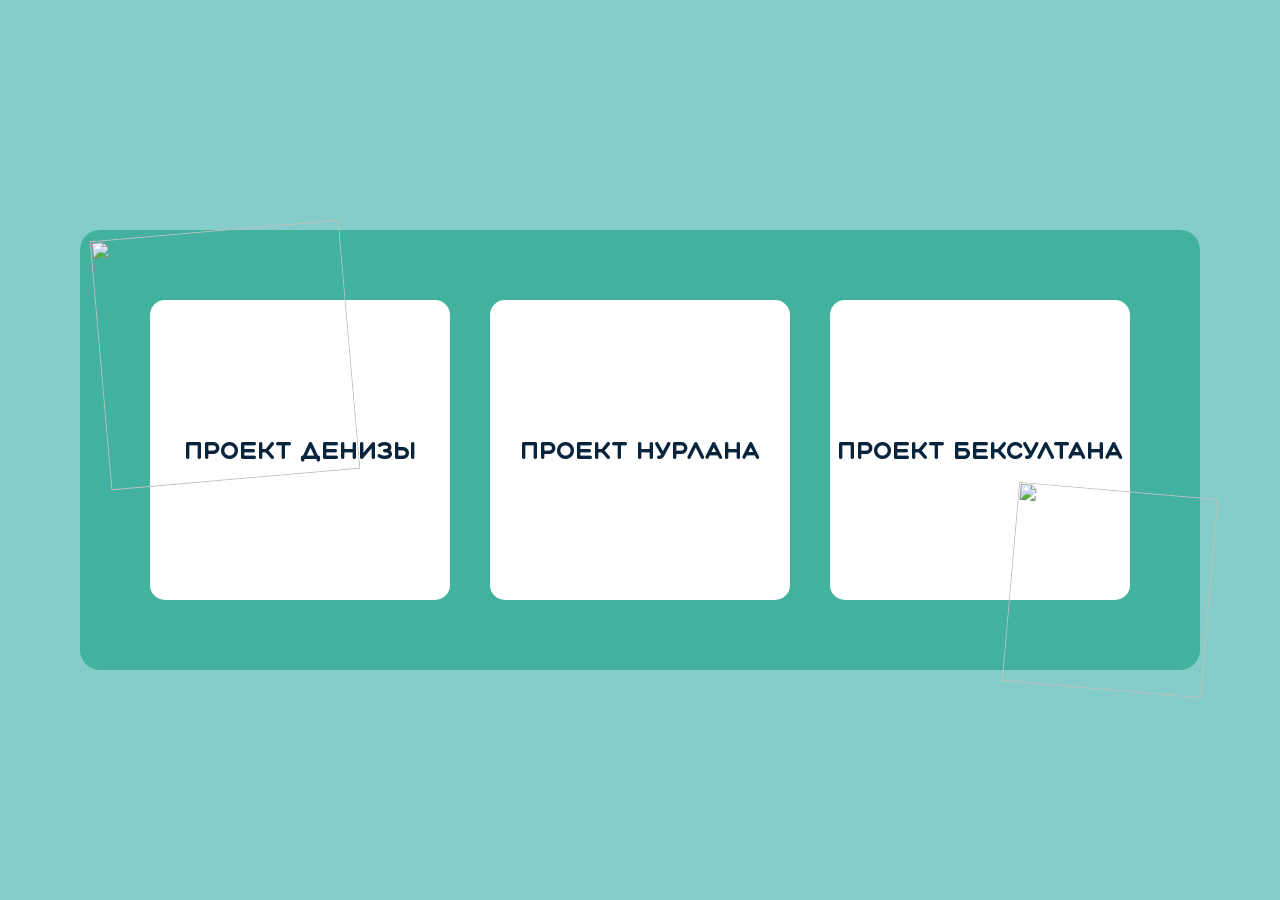
==== index.html @ bc0264bd "style hotfix" ====
<!DOCTYPE html>
<html lang="en">

<head>
  <meta charset="UTF-8">
  <meta http-equiv="X-UA-Compatible" content="IE=edge">
  <meta name="viewport" content="width=device-width, initial-scale=1.0">
  <title>Main</title>
  <link rel="icon" href="https://cdn-icons-png.flaticon.com/512/2253/2253515.png" type="image/x-icon">
  <link rel="stylesheet" href="/src/css/style.css">
</head>

<body>
  <section class="card-section">
    <img src="https://cdn-icons-png.flaticon.com/512/2826/2826209.png" alt="" class="card__img">
    <img class="card__img_r" id="r" src="https://cdn-icons-png.flaticon.com/512/1645/1645923.png" alt="">
    <a href="" class="card">
      <h2>Проект Денизы</h2>
    </a>
    <a href="" class="card">
      <h2>Проект Нурлана</h2>
    </a>
    <a href="" class="card">
      <h2>Проект Бексултана</h2>
    </a>
  </section>
  <script src="/src/js/main.js"></script>
</body>

</html>
---- src/css/style.css ----
@font-face {
  font-family: "Aqum";
  src: url("/src/fonts/Aqum/aqum-2-classic.otf");
}
body {
  background-color: #85CDCA;
}

.card-section {
  font-family: "Aqum";
  display: flex;
  justify-content: space-between;
  background-color: #42B29F;
  padding: 50px;
  transform: translate(-50%, -50%);
  left: 50%;
  top: 50%;
  position: absolute;
  border-radius: 20px;
}
.card-section .card {
  font-size: 16px;
  width: 300px;
  height: 300px;
  background-color: white;
  border-radius: 15px;
  display: flex;
  flex-direction: column;
  justify-content: center;
  align-items: center;
  transition: all 0.3s ease-in-out;
  margin: 20px;
  text-decoration: none;
  color: rgb(9, 36, 61);
  background-image: url(https://7960777a-2fd1-4b07-8bbb-896e98c4659c.selcdn.net/upload/prod_add5/350/product-478350-1.jpg);
}
.card-section .card__img {
  height: 250px;
  width: 250px;
  position: absolute;
  top: 0;
  left: 20px;
  rotate: -5deg;
}
.card-section .card__img_r {
  height: 200px;
  width: 200px;
  position: absolute;
  bottom: -20px;
  right: -10px;
  rotate: 5deg;
}
.card-section .card:hover {
  transform: scale(1s);
  cursor: pointer;
  width: 320px;
  height: 320px;
}
.card-section .card:active {
  transform: scale(0.95);
}/*# sourceMappingURL=style.css.map */
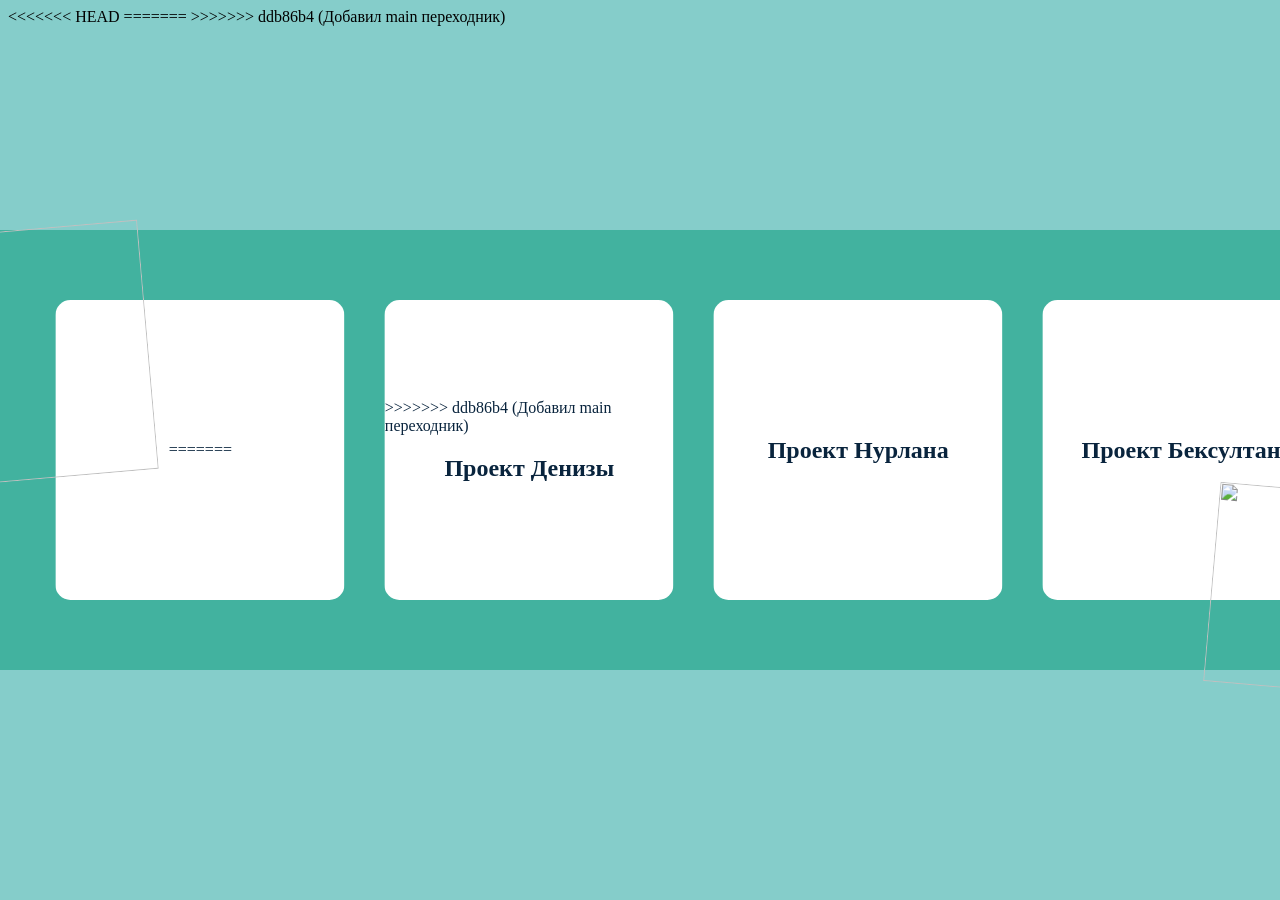
==== commit 3b21922f: "перенос изменений из ветки master в ветку Nurlan-team" ====
--- a/index.html
+++ b/index.html
@@ -6,7 +6,11 @@
   <meta http-equiv="X-UA-Compatible" content="IE=edge">
   <meta name="viewport" content="width=device-width, initial-scale=1.0">
   <title>Main</title>
+<<<<<<< HEAD
   <link rel="icon" href="https://cdn-icons-png.flaticon.com/512/2253/2253515.png" type="image/x-icon">
+=======
+  <link rel="icon" href="/src/images/5169269.png" type="image/x-icon">
+>>>>>>> ddb86b4 (Добавил main переходник)
   <link rel="stylesheet" href="/src/css/style.css">
 </head>
 
@@ -14,7 +18,11 @@
   <section class="card-section">
     <img src="https://cdn-icons-png.flaticon.com/512/2826/2826209.png" alt="" class="card__img">
     <img class="card__img_r" id="r" src="https://cdn-icons-png.flaticon.com/512/1645/1645923.png" alt="">
+<<<<<<< HEAD
+    <a href="/src/projects/deniza-project/index.html" class="card">
+=======
     <a href="" class="card">
+>>>>>>> ddb86b4 (Добавил main переходник)
       <h2>Проект Денизы</h2>
     </a>
     <a href="" class="card">
--- a/src/css/style.css
+++ b/src/css/style.css
@@ -1,6 +1,14 @@
+<<<<<<< HEAD
+/*# sourceMappingURL=style.css.map */ src: url("/src/fonts/Aqum/aqum-2-classic.otf");
+  @font-face {
+    font-family: "Maven Pro";
+    src: url("/src/projects/deniza-project/src/fonts/maven-pro/mavenpro.css");
+  }
+=======
 @font-face {
   font-family: "Aqum";
   src: url("/src/fonts/Aqum/aqum-2-classic.otf");
+>>>>>>> ddb86b4 (Добавил main переходник)
 }
 body {
   background-color: #85CDCA;
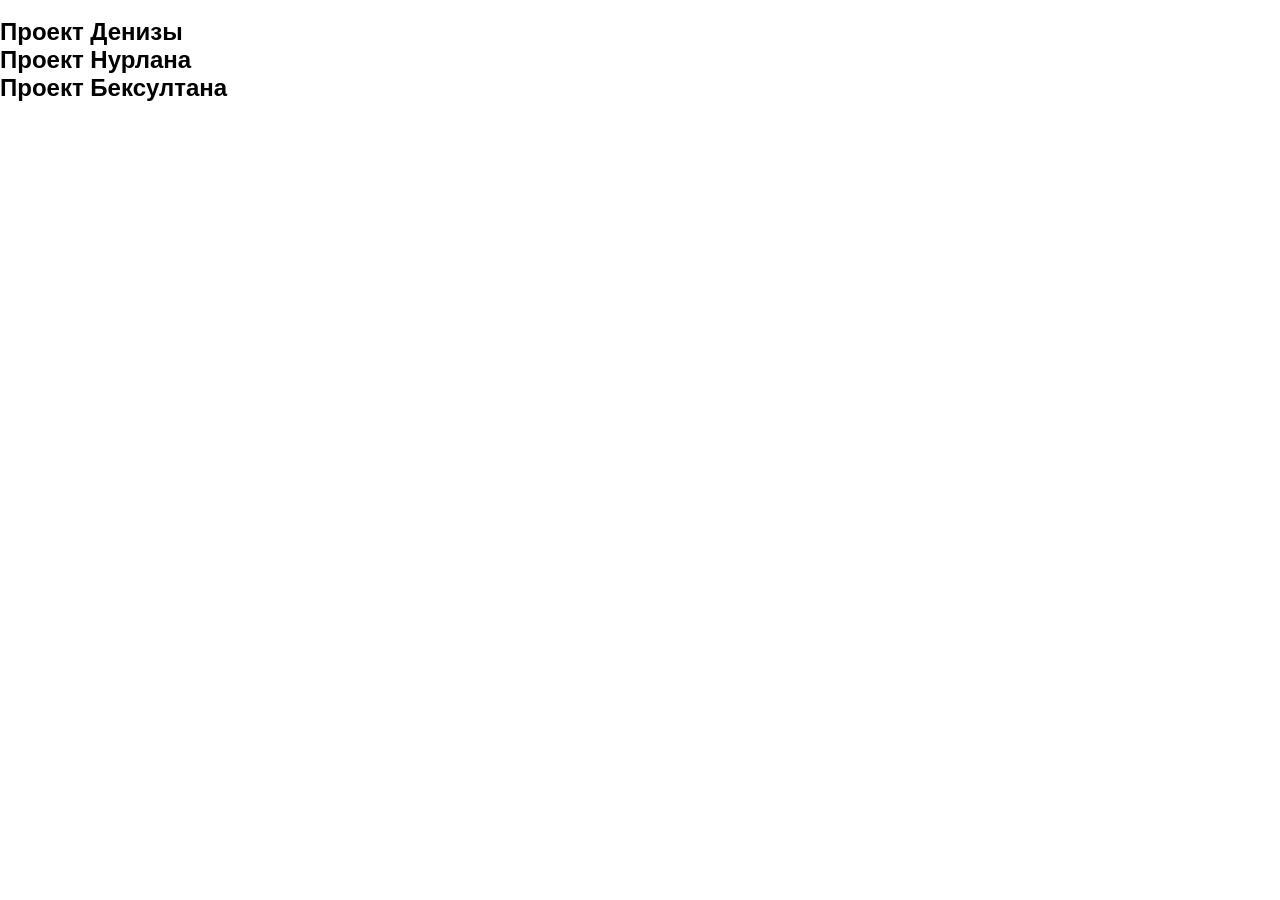
==== commit c7b296dd: "доработка структуры проекта Нурлана" ====
--- a/index.html
+++ b/index.html
@@ -6,11 +6,7 @@
   <meta http-equiv="X-UA-Compatible" content="IE=edge">
   <meta name="viewport" content="width=device-width, initial-scale=1.0">
   <title>Main</title>
-<<<<<<< HEAD
   <link rel="icon" href="https://cdn-icons-png.flaticon.com/512/2253/2253515.png" type="image/x-icon">
-=======
-  <link rel="icon" href="/src/images/5169269.png" type="image/x-icon">
->>>>>>> ddb86b4 (Добавил main переходник)
   <link rel="stylesheet" href="/src/css/style.css">
 </head>
 
@@ -18,11 +14,8 @@
   <section class="card-section">
     <img src="https://cdn-icons-png.flaticon.com/512/2826/2826209.png" alt="" class="card__img">
     <img class="card__img_r" id="r" src="https://cdn-icons-png.flaticon.com/512/1645/1645923.png" alt="">
-<<<<<<< HEAD
     <a href="/src/projects/deniza-project/index.html" class="card">
-=======
-    <a href="" class="card">
->>>>>>> ddb86b4 (Добавил main переходник)
+
       <h2>Проект Денизы</h2>
     </a>
     <a href="" class="card">
--- a/src/css/style.css
+++ b/src/css/style.css
@@ -1,69 +1,34 @@
-<<<<<<< HEAD
-/*# sourceMappingURL=style.css.map */ src: url("/src/fonts/Aqum/aqum-2-classic.otf");
-  @font-face {
-    font-family: "Maven Pro";
-    src: url("/src/projects/deniza-project/src/fonts/maven-pro/mavenpro.css");
-  }
-=======
-@font-face {
-  font-family: "Aqum";
-  src: url("/src/fonts/Aqum/aqum-2-classic.otf");
->>>>>>> ddb86b4 (Добавил main переходник)
-}
-body {
-  background-color: #85CDCA;
+@import "../fonts/HelveticaNeueCyr/stylesheet.css";
+@import "../fonts/NeueMachina/stylesheet.css";
+@import "../fonts/HelveticaNeueCyr/stylesheet.css";
+@import "../fonts/NeueMachina/stylesheet.css";
+@import "../fonts/HelveticaNeueCyr/stylesheet.css";
+@import "../fonts/NeueMachina/stylesheet.css";
+@import "../fonts/HelveticaNeueCyr/stylesheet.css";
+@import "../fonts/NeueMachina/stylesheet.css";
+@import "../fonts/HelveticaNeueCyr/stylesheet.css";
+@import "../fonts/NeueMachina/stylesheet.css";
+@import "../fonts/HelveticaNeueCyr/stylesheet.css";
+@import "../fonts/NeueMachina/stylesheet.css";
+@import "../fonts/HelveticaNeueCyr/stylesheet.css";
+@import "../fonts/NeueMachina/stylesheet.css";
+@import "../fonts/HelveticaNeueCyr/stylesheet.css";
+@import "../fonts/NeueMachina/stylesheet.css";
+@import "../fonts/HelveticaNeueCyr/stylesheet.css";
+@import "../fonts/NeueMachina/stylesheet.css";
+@import "../fonts/HelveticaNeueCyr/stylesheet.css";
+@import "../fonts/NeueMachina/stylesheet.css";
+@import "../fonts/HelveticaNeueCyr/stylesheet.css";
+@import "../fonts/NeueMachina/stylesheet.css";
+* {
+  padding: 0;
+  margin: 0;
+  box-sizing: border-box;
+  font-family: "Manrope", sans-serif;
+  list-style-type: none;
 }
 
-.card-section {
-  font-family: "Aqum";
-  display: flex;
-  justify-content: space-between;
-  background-color: #42B29F;
-  padding: 50px;
-  transform: translate(-50%, -50%);
-  left: 50%;
-  top: 50%;
-  position: absolute;
-  border-radius: 20px;
-}
-.card-section .card {
-  font-size: 16px;
-  width: 300px;
-  height: 300px;
-  background-color: white;
-  border-radius: 15px;
-  display: flex;
-  flex-direction: column;
-  justify-content: center;
-  align-items: center;
-  transition: all 0.3s ease-in-out;
-  margin: 20px;
+a, a:hover {
   text-decoration: none;
-  color: rgb(9, 36, 61);
-  background-image: url(https://7960777a-2fd1-4b07-8bbb-896e98c4659c.selcdn.net/upload/prod_add5/350/product-478350-1.jpg);
-}
-.card-section .card__img {
-  height: 250px;
-  width: 250px;
-  position: absolute;
-  top: 0;
-  left: 20px;
-  rotate: -5deg;
-}
-.card-section .card__img_r {
-  height: 200px;
-  width: 200px;
-  position: absolute;
-  bottom: -20px;
-  right: -10px;
-  rotate: 5deg;
-}
-.card-section .card:hover {
-  transform: scale(1s);
-  cursor: pointer;
-  width: 320px;
-  height: 320px;
-}
-.card-section .card:active {
-  transform: scale(0.95);
+  color: inherit;
 }/*# sourceMappingURL=style.css.map */
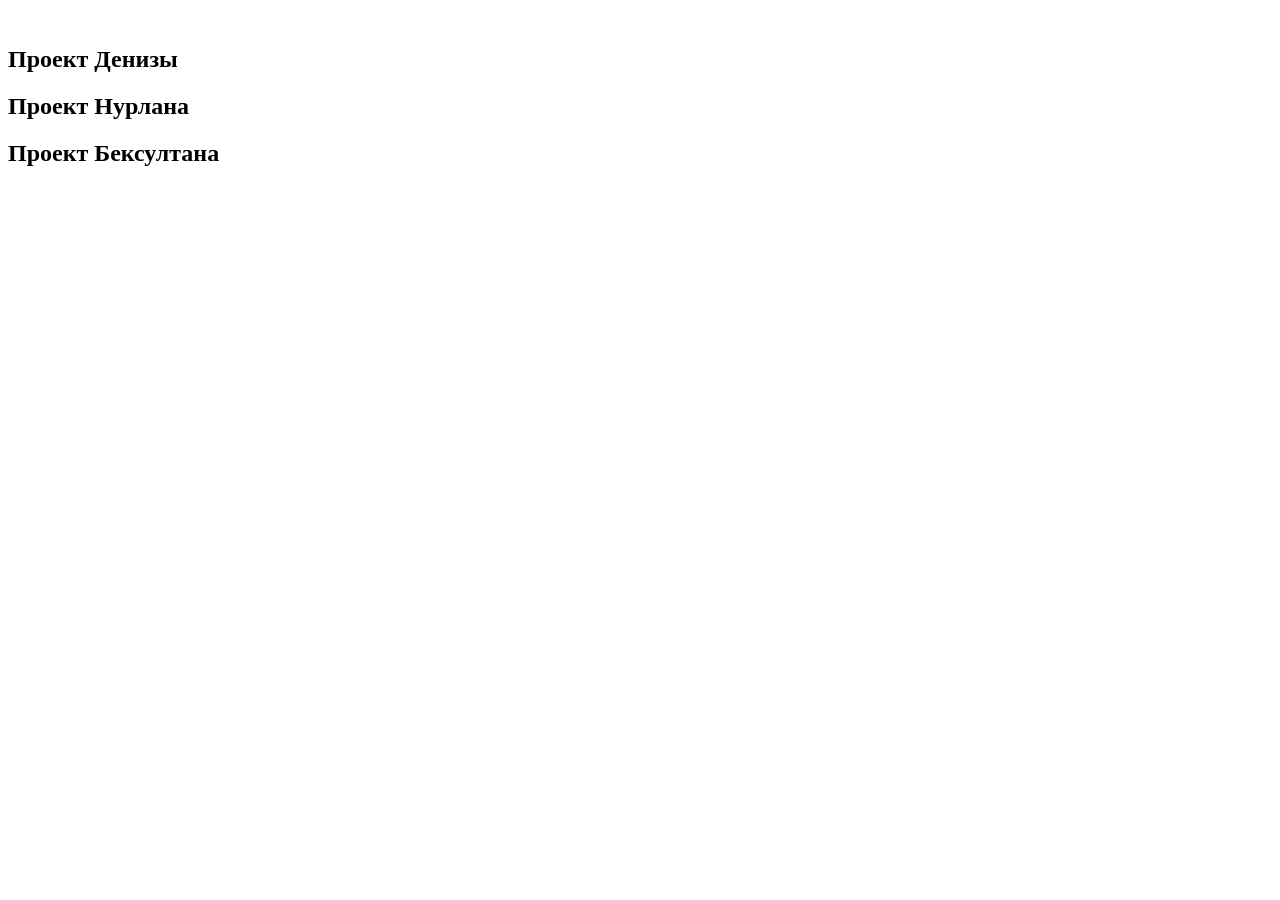
==== commit 0d138183: "Решил конфликты" ====
--- a/index.html
+++ b/index.html
@@ -18,7 +18,7 @@
 
       <h2>Проект Денизы</h2>
     </a>
-    <a href="" class="card">
+    <a href="./src/projects/nurlan-project/index.html" class="card">
       <h2>Проект Нурлана</h2>
     </a>
     <a href="" class="card">
--- a/src/css/style.css
+++ b/src/css/style.css
@@ -1,34 +1,738 @@
-@import "../fonts/HelveticaNeueCyr/stylesheet.css";
-@import "../fonts/NeueMachina/stylesheet.css";
-@import "../fonts/HelveticaNeueCyr/stylesheet.css";
-@import "../fonts/NeueMachina/stylesheet.css";
-@import "../fonts/HelveticaNeueCyr/stylesheet.css";
-@import "../fonts/NeueMachina/stylesheet.css";
-@import "../fonts/HelveticaNeueCyr/stylesheet.css";
-@import "../fonts/NeueMachina/stylesheet.css";
-@import "../fonts/HelveticaNeueCyr/stylesheet.css";
-@import "../fonts/NeueMachina/stylesheet.css";
-@import "../fonts/HelveticaNeueCyr/stylesheet.css";
-@import "../fonts/NeueMachina/stylesheet.css";
-@import "../fonts/HelveticaNeueCyr/stylesheet.css";
-@import "../fonts/NeueMachina/stylesheet.css";
-@import "../fonts/HelveticaNeueCyr/stylesheet.css";
-@import "../fonts/NeueMachina/stylesheet.css";
-@import "../fonts/HelveticaNeueCyr/stylesheet.css";
-@import "../fonts/NeueMachina/stylesheet.css";
-@import "../fonts/HelveticaNeueCyr/stylesheet.css";
-@import "../fonts/NeueMachina/stylesheet.css";
-@import "../fonts/HelveticaNeueCyr/stylesheet.css";
-@import "../fonts/NeueMachina/stylesheet.css";
+<<<<<<< HEAD
+/*# sourceMappingURL=style.css.map */css";
+=======
+@import "../fonts/Poppins/stylesheet.css";
+>>>>>>> Nurlan
+@import "../fonts/Poppins/stylesheet.css";
 * {
   padding: 0;
   margin: 0;
   box-sizing: border-box;
-  font-family: "Manrope", sans-serif;
+  font-family: "Poppins", sans-serif;
+<<<<<<< HEAD
   list-style-type: none;
-}
-
-a, a:hover {
+  scroll-behavior: smooth;
+}
+
+ul {
+=======
+>>>>>>> Nurlan
+  list-style-type: none;
+}
+
+a,
+a:hover {
   text-decoration: none;
   color: inherit;
+}
+
+.header {
+  margin: 40px 0 97px;
+}
+.header-container {
+  justify-content: space-between;
+  position: relative;
+}
+.header__logo {
+  cursor: pointer;
+  position: fixed;
+  z-index: 1;
+}
+.header__nav {
+  font-style: normal;
+  font-weight: 400;
+  font-size: 16px;
+  line-height: 160%;
+  color: #333333;
+  align-items: center;
+  gap: 74px;
+  position: fixed;
+  right: 102px;
+  z-index: 1;
+}
+.header__nav .header__links:hover {
+  font-style: normal;
+  font-weight: 600;
+  font-size: 16px;
+  line-height: 140%;
+  color: #333333;
+}
+.header__nav .header__links-btn {
+  width: 142px;
+  height: 49px;
+  padding: 14px 32px;
+  background: #2C3878;
+  font-style: normal;
+  font-weight: 500;
+  font-size: 14px;
+  line-height: 150%;
+  color: #FFFFFF;
+}
+.header__nav .header__links-btn:hover {
+  width: 142px;
+  height: 49px;
+  padding: 14px 32px;
+  background: #2C3878;
+  font-style: normal;
+  font-weight: 500;
+  font-size: 14px;
+  line-height: 150%;
+  color: #FFFFFF;
+}
+
+.footer-upper {
+  padding: 40px 120px;
+  background: #2C3878;
+  margin-bottom: 80px;
+}
+.footer-upper__right-container {
+  display: flex;
+  justify-content: flex-end;
+}
+.footer-upper__right {
+  display: flex;
+  flex-direction: column;
+  gap: 20px;
+}
+.footer-upper__title {
+  font-style: normal;
+  font-weight: 600;
+  font-size: 36px;
+  line-height: 170%;
+  color: #FFFFFF;
+}
+.footer-upper__text {
+  font-style: normal;
+  font-weight: 400;
+  font-size: 18px;
+  line-height: 160%;
+  color: #D9D9D9;
+}
+.footer-upper__btn {
+  width: 142px;
+  padding: 14px 32px;
+  background: #FFFFFF;
+  display: inline-block;
+  font-style: normal;
+  font-weight: 500;
+  font-size: 14px;
+  line-height: 150%;
+  color: #333333;
+}
+.footer-lower__left {
+  flex-direction: column;
+  gap: 10px;
+}
+.footer-lower__logo {
+  width: 126px;
+  height: 54px;
+}
+.footer-lower__title {
+  font-style: normal;
+  font-weight: 600;
+  font-size: 36px;
+  line-height: 170%;
+  color: #333333;
+}
+.footer-lower__right-container {
+  margin-top: 32px;
+}
+.footer-lower__right {
+  margin-left: 205px;
+  display: flex;
+  flex-direction: column;
+  gap: 25px;
+}
+.footer-lower__form-upper {
+  width: 440px;
+  align-items: center;
+  gap: 10px;
+  margin-bottom: 23px;
+}
+.footer-lower__form-upper h3 {
+  width: 100%;
+  font-style: normal;
+  font-weight: 400;
+  font-size: 18px;
+  line-height: 160%;
+  color: #333333;
+}
+.footer-lower__form-lower {
+  width: 440px;
+  position: relative;
+}
+.footer-lower__form-lower img {
+  position: absolute;
+  right: 8px;
+  z-index: 1;
+}
+.footer-lower__form-lower input {
+  position: absolute;
+  width: 100%;
+  padding-bottom: 15px;
+  border: none;
+  border-bottom: 1px solid #141414;
+  font-style: normal;
+  font-weight: 400;
+  font-size: 16px;
+  line-height: 160%;
+  color: #333333;
+}
+.footer-lower__form-lower input::placeholder {
+  font-style: normal;
+  font-weight: 400;
+  font-size: 16px;
+  line-height: 160%;
+  color: #D9D9D9;
+}
+.footer-lower__form-lower input:focus {
+  outline: none;
+}
+.footer-lower__social-media {
+  margin: 80px 0 84px 240px;
+}
+.footer-lower__social-media-title {
+  font-style: normal;
+  font-weight: 400;
+  font-size: 16px;
+  line-height: 160%;
+  color: #333333;
+  margin-bottom: 11px;
+}
+.footer-lower__social-media-list {
+  display: flex;
+  gap: 25px;
+}
+.footer-lower__social-media-list a div {
+  width: 32px;
+  height: 32px;
+  border-radius: 50%;
+  background: #D9D9D9;
+  border: 1px solid #D9D9D9;
+  display: flex;
+  justify-content: center;
+  align-items: center;
+}
+
+<<<<<<< HEAD
+* {
+  padding: 0;
+  margin: 0;
+  box-sizing: border-box;
+  scroll-behavior: smooth;
+}
+
+a,
+a:hover {
+  text-decoration: none;
+}
+
+ul {
+  list-style-type: none;
+}
+
+.portofolio {
+  padding-top: 100px;
+}
+.portofolio__title {
+  font-family: "Poppins";
+  font-style: normal;
+  font-weight: 700;
+  font-size: 56px;
+  line-height: 140%;
+  /* or 78px */
+  text-align: center;
+  /* Grayscale/Black */
+  color: #000000;
+  padding-bottom: 36px;
+}
+.portofolio__text {
+  font-family: "Poppins";
+  font-style: normal;
+  font-weight: 400;
+  font-size: 18px;
+  line-height: 160%;
+  /* or 29px */
+  text-align: center;
+  /* Grayscale/Black */
+  color: #000000;
+  padding-bottom: 57px;
+}
+.portofolio__img {
+  background: url(../images/bg1.png) center/cover no-repeat;
+  width: 100%;
+  min-height: 513px;
+}
+.portofolio-room__title {
+  font-family: "Poppins";
+  font-style: normal;
+  font-weight: 500;
+  font-size: 16px;
+  line-height: 150%;
+  /* identical to box height, or 24px */
+  /* Grayscale/Black */
+  color: #000000;
+  padding: 100px 0 40px;
+}
+.portofolio-room__line {
+  padding-left: 23px;
+}
+.portofolio-room__general {
+  padding-top: 52px;
+  display: flex;
+  gap: 94px;
+}
+.portofolio-room__title {
+  font-family: "Poppins";
+  font-style: normal;
+  font-weight: 600;
+  font-size: 24px;
+  line-height: 140%;
+  /* identical to box height, or 34px */
+  /* Grayscale/50 */
+  color: #333333;
+  padding-bottom: 20px;
+}
+.portofolio-room__text {
+  font-family: "Poppins";
+  font-style: normal;
+  font-weight: 400;
+  font-size: 18px;
+  line-height: 160%;
+  /* or 29px */
+  /* Grayscale/10 */
+  color: #9C9C9C;
+  padding-bottom: 40px;
+}
+.portofolio-room__btn {
+  padding: 14px 32px;
+  background: #2C3878;
+  /* Grayscale/30 */
+  border: 1px solid #3C3C3C;
+  font-family: "Poppins";
+  font-style: normal;
+  font-weight: 500;
+  font-size: 14px;
+  line-height: 150%;
+  color: #FFFFFF;
+}
+.portofolio-room__img1 {
+  background: url(../images/portofolio/img1.png) center/cover no-repeat;
+  min-width: 883px;
+  height: 525px;
+}
+.portofolio-room__img2 {
+  background: url(../images/portofolio/img2.png) center/cover no-repeat;
+  min-width: 883px;
+  height: 525px;
+}
+.portofolio-room__img3 {
+  background: url(../images/portofolio/img3.png) center/cover no-repeat;
+  min-width: 883px;
+  height: 525px;
+}
+.portofolio-room__img4 {
+  background: url(../images/portofolio/img4.png) center/cover no-repeat;
+  min-width: 883px;
+  height: 525px;
+}
+.portofolio-choose__box {
+  display: flex;
+  text-align: center;
+  justify-content: center;
+  padding-bottom: 100px;
+}
+.portofolio-choose .row {
+  display: flex;
+  text-align: center;
+  gap: 40px;
+}
+.portofolio-choose .col-md-4 {
+  position: relative;
+  background: #FFFFFF;
+  box-shadow: 0px 0px 5px 1px rgba(0, 0, 0, 0.1);
+}
+.portofolio-choose__ava {
+  margin: 20px auto;
+  width: 63px;
+  height: 63px;
+  background: #D9D9D9;
+  border-radius: 50%;
+}
+.portofolio-choose__title {
+  padding: 20px 62px;
+  font-family: "Poppins";
+  font-style: normal;
+  font-weight: 600;
+  font-size: 24px;
+  line-height: 140%;
+  /* identical to box height, or 34px */
+  /* Grayscale/50 */
+  color: #333333;
+}
+.portofolio-choose__text {
+  padding: 0 27px 22px;
+  font-family: "Poppins";
+  font-style: normal;
+  font-weight: 400;
+  font-size: 18px;
+  line-height: 160%;
+  /* or 29px */
+  /* Grayscale/10 */
+  color: #9C9C9C;
+}
+
+.portofolio {
+  padding-top: 100px;
+}
+.portofolio__title {
+  font-family: "Poppins";
+  font-style: normal;
+  font-weight: 700;
+  font-size: 56px;
+  line-height: 140%;
+  /* or 78px */
+  text-align: center;
+  /* Grayscale/Black */
+  color: #000000;
+  padding-bottom: 36px;
+}
+.portofolio__text {
+  font-family: "Poppins";
+  font-style: normal;
+  font-weight: 400;
+  font-size: 18px;
+  line-height: 160%;
+  /* or 29px */
+  text-align: center;
+  /* Grayscale/Black */
+  color: #000000;
+  padding-bottom: 57px;
+}
+.portofolio__img {
+  background: url(../images/minimalistRoom/bg1.png) center/cover no-repeat;
+  width: 100%;
+  min-height: 513px;
+}
+.portofolio__info {
+  padding: 100px 0 50px;
+}
+.portofolio__info-title {
+  font-family: "Poppins";
+  font-style: normal;
+  font-weight: 600;
+  font-size: 24px;
+  line-height: 140%;
+  /* identical to box height, or 34px */
+  /* Grayscale/50 */
+  color: #333333;
+  padding-bottom: 24px;
+}
+.portofolio__info-text {
+  font-family: "Poppins";
+  font-style: normal;
+  font-weight: 400;
+  font-size: 18px;
+  line-height: 160%;
+  /* or 29px */
+  /* Grayscale/10 */
+  color: #9C9C9C;
+}
+.portofolio__bg-first {
+  background: url(../images/minimalistRoom/img1.png) center/cover no-repeat;
+  width: 100%;
+  min-height: 513px;
+}
+.portofolio__bg-second {
+  background: url(../images/minimalistRoom/img2.png) center/cover no-repeat;
+  width: 100%;
+  min-height: 513px;
+}
+.portofolio__bg-third {
+  background: url(../images/minimalistRoom/img3.png) center/cover no-repeat;
+  width: 100%;
+  min-height: 513px;
+}
+.portofolio__bg-fourth {
+  background: url(../images/minimalistRoom/img4.png) center/cover no-repeat;
+  width: 100%;
+  min-height: 513px;
+}
+.portofolio__bg-fifth {
+  background: url(../images/minimalistRoom/img5.png) center/cover no-repeat;
+  width: 100%;
+  min-height: 513px;
+}
+.portofolio__bg .row {
+  padding: 32px 0;
+}
+
+.modern {
+  padding-top: 100px;
+}
+.modern__title {
+  font-family: "Poppins";
+  font-style: normal;
+  font-weight: 700;
+  font-size: 56px;
+  line-height: 140%;
+  /* or 78px */
+  text-align: center;
+  /* Grayscale/Black */
+  color: #000000;
+  padding-bottom: 36px;
+}
+.modern__text {
+  font-family: "Poppins";
+  font-style: normal;
+  font-weight: 400;
+  font-size: 18px;
+  line-height: 160%;
+  /* or 29px */
+  text-align: center;
+  /* Grayscale/Black */
+  color: #000000;
+  padding-bottom: 57px;
+}
+.modern__img {
+  background: url(../img/bg1.png) center/cover no-repeat;
+  width: 100%;
+  min-height: 513px;
+}
+.modern__info {
+  padding: 100px 0 50px;
+}
+.modern__info-title {
+  font-family: "Poppins";
+  font-style: normal;
+  font-weight: 600;
+  font-size: 24px;
+  line-height: 140%;
+  /* identical to box height, or 34px */
+  /* Grayscale/50 */
+  color: #333333;
+  padding-bottom: 24px;
+}
+.modern__info-text {
+  font-family: "Poppins";
+  font-style: normal;
+  font-weight: 400;
+  font-size: 18px;
+  line-height: 160%;
+  /* or 29px */
+  /* Grayscale/10 */
+  color: #9C9C9C;
+}
+.modern__bg-first {
+  background: url(https://i.pinimg.com/564x/2b/7c/48/2b7c48e5c5fd9e8b6e28a6a7d941e2d4.jpg) center/cover no-repeat;
+  width: 100%;
+  min-height: 513px;
+}
+.modern__bg-second {
+  background: url(https://i.pinimg.com/564x/36/7e/78/367e78e6f441128ba9ceb20146d35664.jpg) center/cover no-repeat;
+  width: 100%;
+  min-height: 513px;
+}
+.modern__bg-third {
+  background: url(https://i.pinimg.com/564x/47/22/de/4722dee3138cc48bb94d4781dc4de72a.jpg) center/cover no-repeat;
+  width: 100%;
+  min-height: 513px;
+}
+.modern__bg-fourth {
+  background: url(https://i.pinimg.com/564x/da/14/51/da1451012fe83b692c98fc85cb18dc56.jpg) center/cover no-repeat;
+  width: 100%;
+  min-height: 513px;
+}
+.modern__bg-fifth {
+  background: url(https://i.pinimg.com/564x/26/50/bd/2650bd35c15fa58d2b6327fab673d8b0.jpg) center/cover no-repeat;
+  width: 100%;
+  min-height: 513px;
+}
+.modern__bg .row {
+  padding: 32px 0;
+}
+
+.vintage {
+  padding-top: 100px;
+}
+.vintage__title {
+  font-family: "Poppins";
+  font-style: normal;
+  font-weight: 700;
+  font-size: 56px;
+  line-height: 140%;
+  /* or 78px */
+  text-align: center;
+  /* Grayscale/Black */
+  color: #000000;
+  padding-bottom: 36px;
+}
+.vintage__text {
+  font-family: "Poppins";
+  font-style: normal;
+  font-weight: 400;
+  font-size: 18px;
+  line-height: 160%;
+  /* or 29px */
+  text-align: center;
+  /* Grayscale/Black */
+  color: #000000;
+  padding-bottom: 57px;
+}
+.vintage__img {
+  background: url(../img/bg1.png) center/cover no-repeat;
+  width: 100%;
+  min-height: 513px;
+}
+.vintage__info {
+  padding: 100px 0 50px;
+}
+.vintage__info-title {
+  font-family: "Poppins";
+  font-style: normal;
+  font-weight: 600;
+  font-size: 24px;
+  line-height: 140%;
+  /* identical to box height, or 34px */
+  /* Grayscale/50 */
+  color: #333333;
+  padding-bottom: 24px;
+}
+.vintage__info-text {
+  font-family: "Poppins";
+  font-style: normal;
+  font-weight: 400;
+  font-size: 18px;
+  line-height: 160%;
+  /* or 29px */
+  /* Grayscale/10 */
+  color: #9C9C9C;
+}
+.vintage__bg-first {
+  background: url(https://i.pinimg.com/564x/f4/1b/bc/f41bbc810addc775bea76de7b4ece77c.jpg) center/cover no-repeat;
+  width: 100%;
+  min-height: 513px;
+}
+.vintage__bg-second {
+  background: url(https://i.pinimg.com/564x/30/c2/a0/30c2a0d3b367fdeaf24f7a89d2798634.jpg) center/cover no-repeat;
+  width: 100%;
+  min-height: 513px;
+}
+.vintage__bg-third {
+  background: url(https://i.pinimg.com/564x/3e/d3/da/3ed3dabb7c54e7f461dd59a7469bc6ed.jpg) center/cover no-repeat;
+  width: 100%;
+  min-height: 513px;
+}
+.vintage__bg-fourth {
+  background: url(https://i.pinimg.com/564x/15/d5/4a/15d54a30d7e98c5bd1129b1006a047a7.jpg) center/cover no-repeat;
+  width: 100%;
+  min-height: 513px;
+}
+.vintage__bg-fifth {
+  background: url(https://i.pinimg.com/564x/42/8c/cf/428ccff29f0e40591a1e46c55ac601e9.jpg) center/cover no-repeat;
+  width: 100%;
+  min-height: 513px;
+}
+.vintage__bg .row {
+  padding: 32px 0;
+}
+
+.transitional {
+  padding-top: 100px;
+}
+.transitional__title {
+  font-family: "Poppins";
+  font-style: normal;
+  font-weight: 700;
+  font-size: 56px;
+  line-height: 140%;
+  /* or 78px */
+  text-align: center;
+  /* Grayscale/Black */
+  color: #000000;
+  padding-bottom: 36px;
+}
+.transitional__text {
+  font-family: "Poppins";
+  font-style: normal;
+  font-weight: 400;
+  font-size: 18px;
+  line-height: 160%;
+  /* or 29px */
+  text-align: center;
+  /* Grayscale/Black */
+  color: #000000;
+  padding-bottom: 57px;
+}
+.transitional__img {
+  background: url(../img/bg1.png) center/cover no-repeat;
+  width: 100%;
+  min-height: 513px;
+}
+.transitional__info {
+  padding: 100px 0 50px;
+}
+.transitional__info-title {
+  font-family: "Poppins";
+  font-style: normal;
+  font-weight: 600;
+  font-size: 24px;
+  line-height: 140%;
+  /* identical to box height, or 34px */
+  /* Grayscale/50 */
+  color: #333333;
+  padding-bottom: 24px;
+}
+.transitional__info-text {
+  font-family: "Poppins";
+  font-style: normal;
+  font-weight: 400;
+  font-size: 18px;
+  line-height: 160%;
+  /* or 29px */
+  /* Grayscale/10 */
+  color: #9C9C9C;
+}
+.transitional__bg-first {
+  background: url(https://i.pinimg.com/564x/f0/4d/7d/f04d7dce5d1f0c399d3f32410958d8d9.jpg) center/cover no-repeat;
+  width: 100%;
+  min-height: 513px;
+}
+.transitional__bg-second {
+  background: url(https://i.pinimg.com/564x/cb/18/83/cb18834072ec193fdde642ab4f6bc485.jpg) center/cover no-repeat;
+  width: 100%;
+  min-height: 513px;
+}
+.transitional__bg-third {
+  background: url(https://i.pinimg.com/564x/3d/e6/75/3de675a5dc391c4c6bdd38eb6655897d.jpg) center/cover no-repeat;
+  width: 100%;
+  min-height: 513px;
+}
+.transitional__bg-fourth {
+  background: url(https://i.pinimg.com/564x/d2/0e/c8/d20ec89c2e294abaf8090d540ef51669.jpg) center/cover no-repeat;
+  width: 100%;
+  min-height: 513px;
+}
+.transitional__bg-fifth {
+  background: url(https://i.pinimg.com/564x/f2/f6/ae/f2f6ae80ec37b9a89c12efa7f5886a21.jpg) center/cover no-repeat;
+  width: 100%;
+  min-height: 513px;
+}
+.transitional__bg .row {
+  padding: 32px 0;
+=======
+.home__title {
+  position: relative;
+  font-style: normal;
+  font-weight: 700;
+  font-size: 72px;
+  line-height: 140%;
+  color: #333333;
+}
+.home__right {
+  position: absolute;
+}
+.home__experience-block {
+  position: absolute;
+>>>>>>> Nurlan
 }/*# sourceMappingURL=style.css.map */
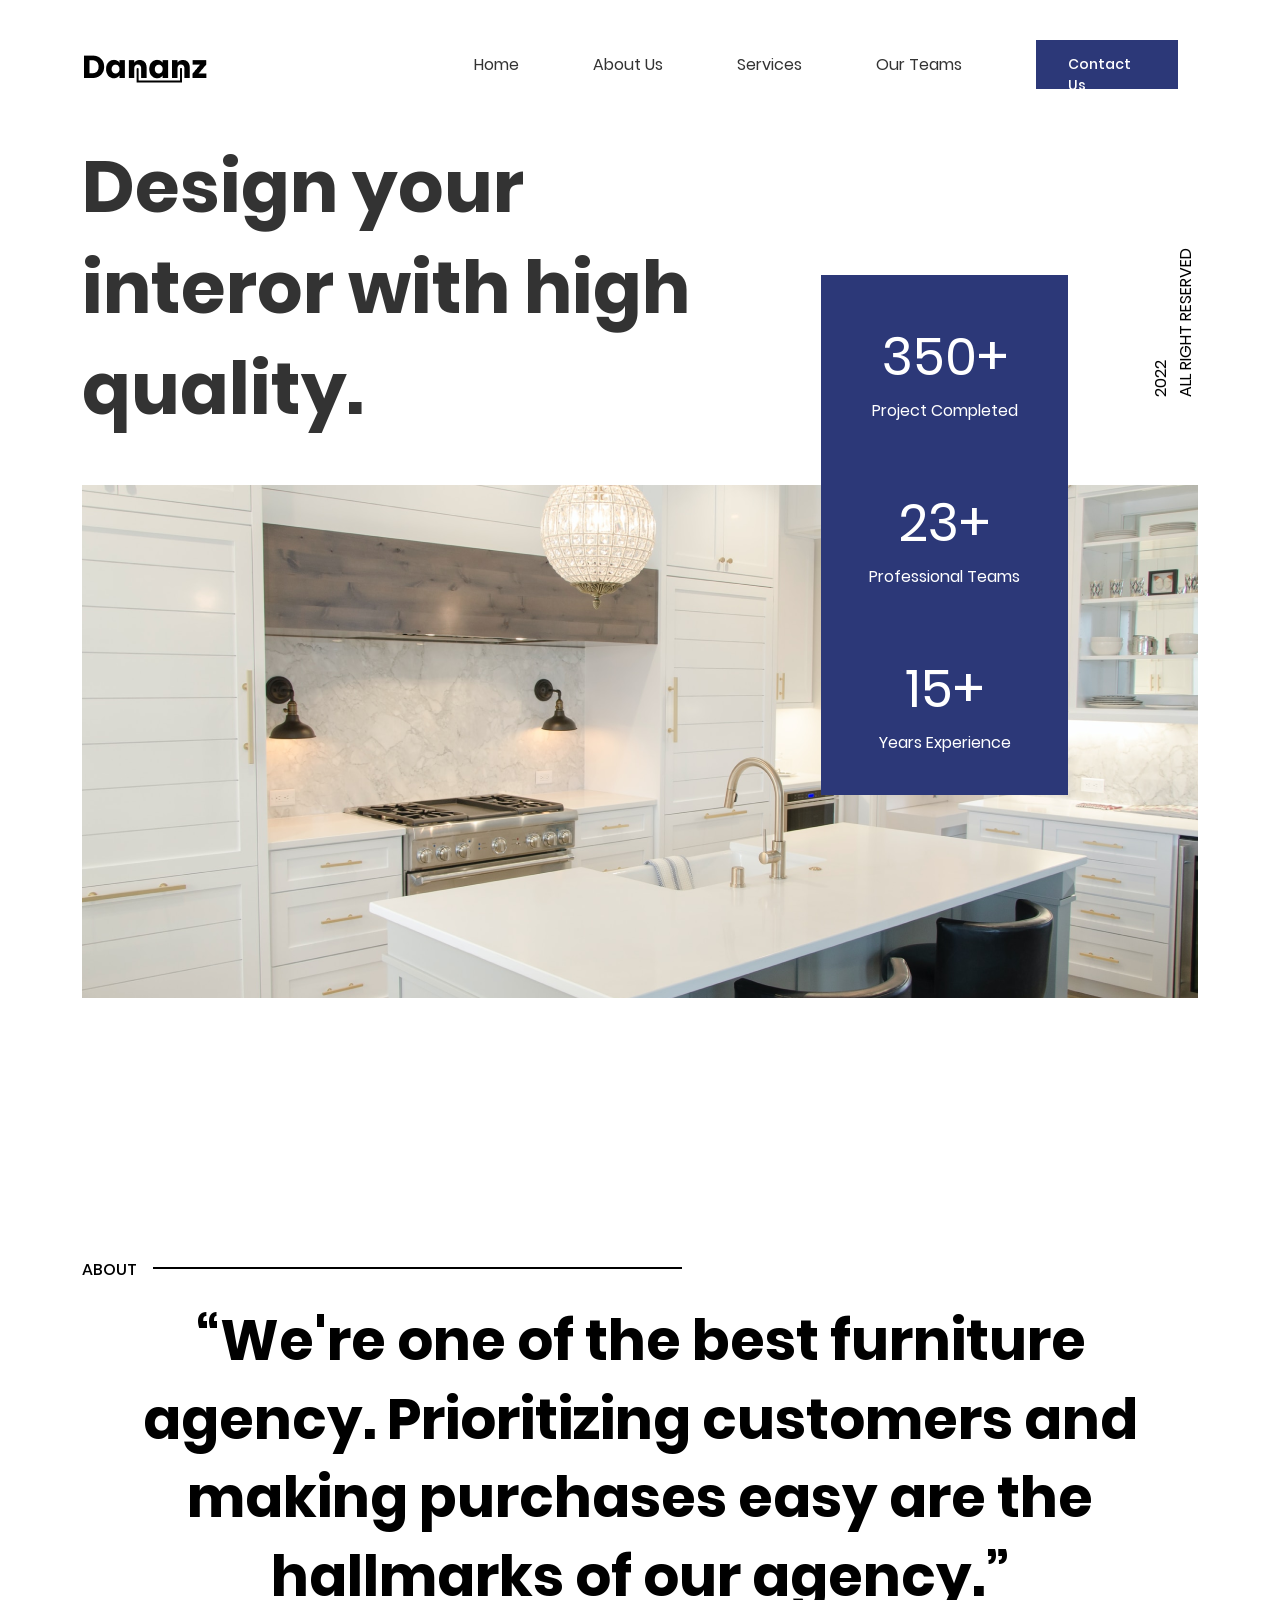
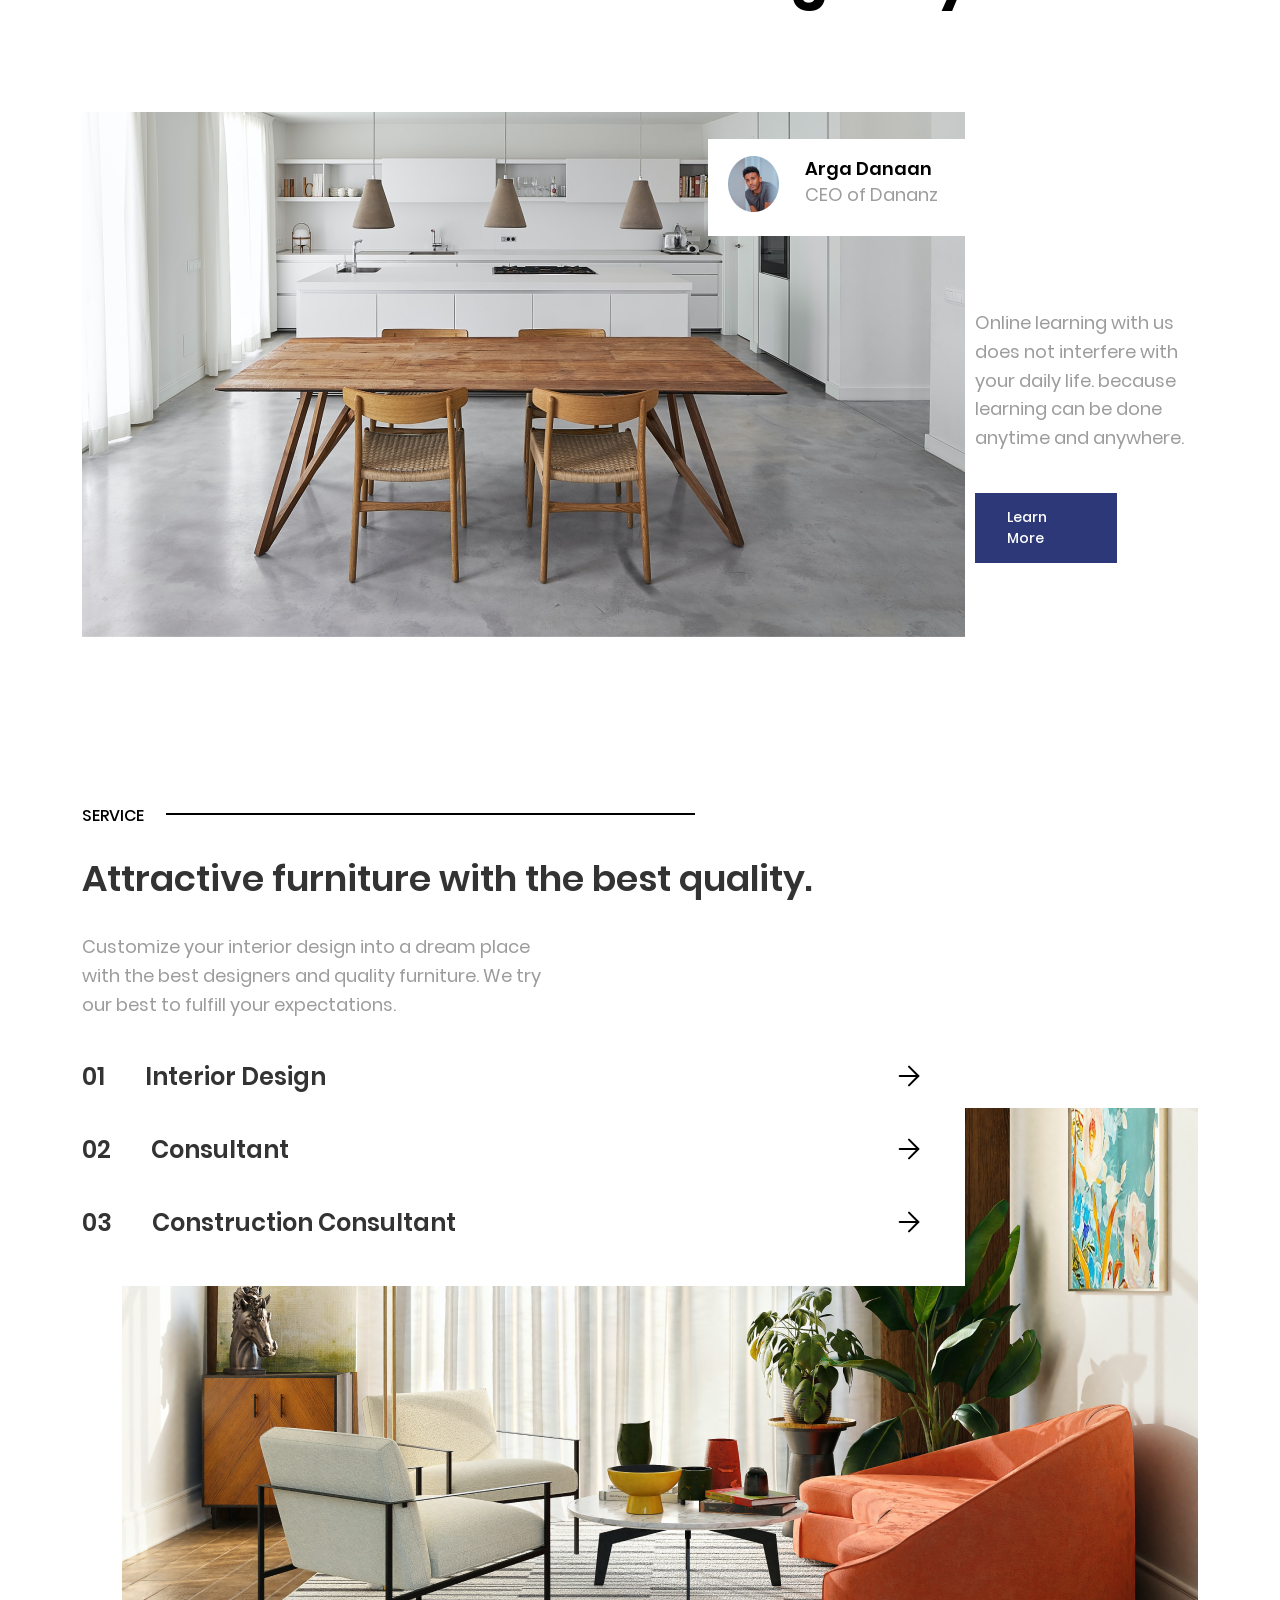
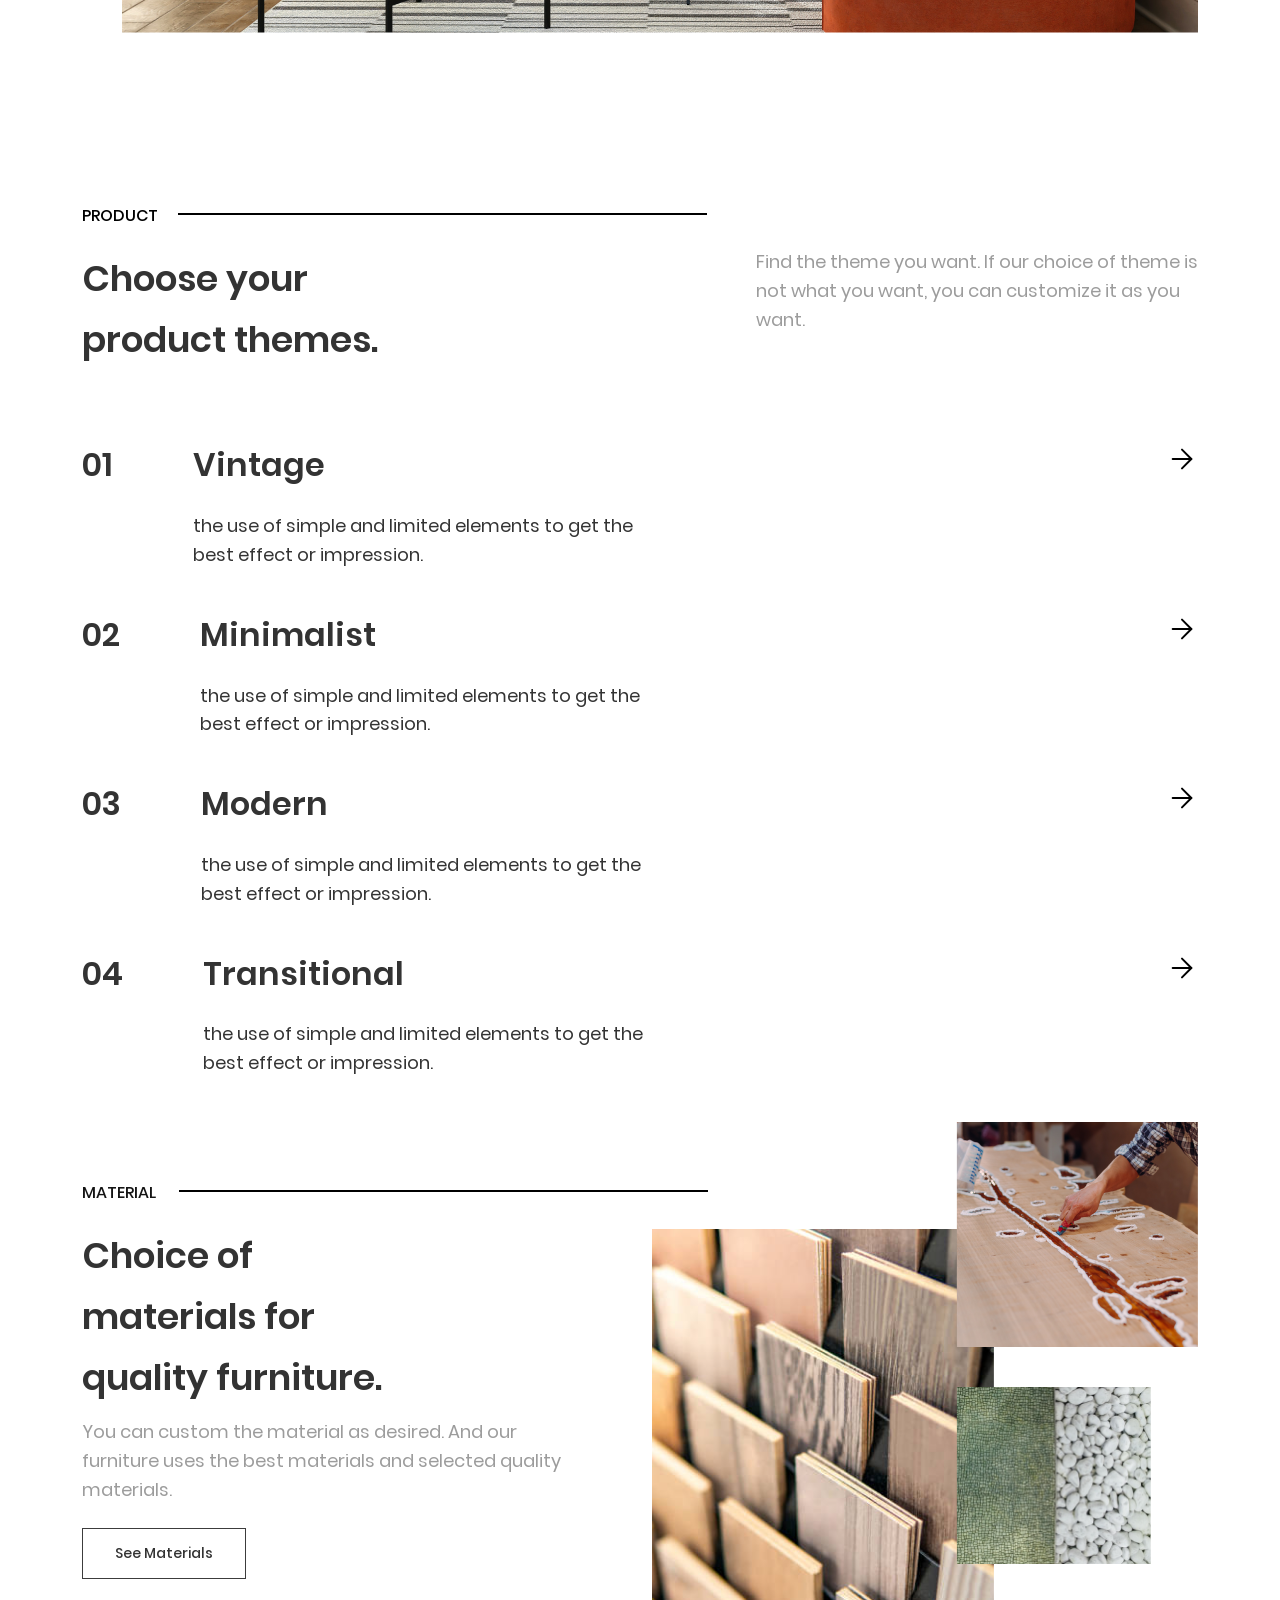
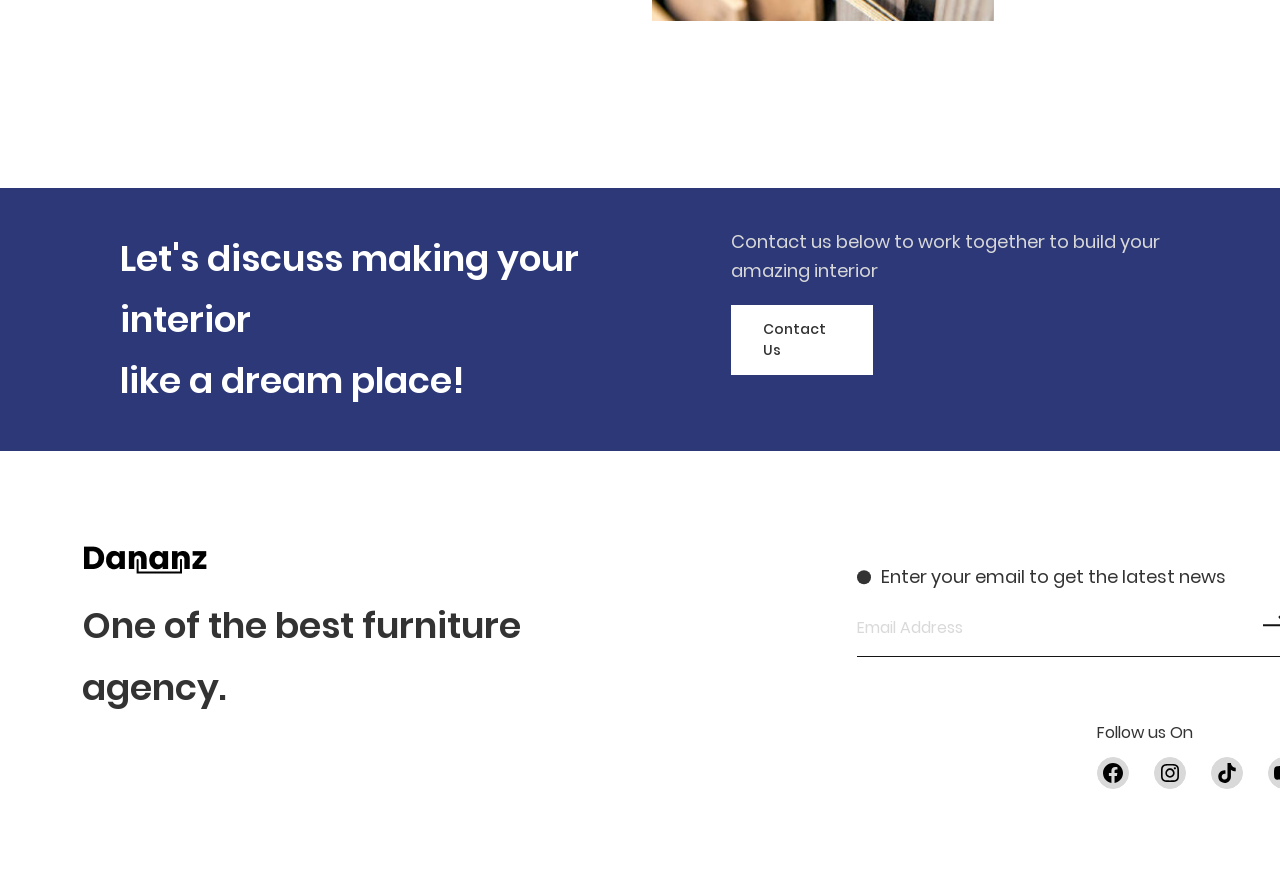
==== commit b204f9fa: "first commit" ====
--- a/index.html
+++ b/index.html
@@ -2,30 +2,430 @@
 <html lang="en">
 
 <head>
-  <meta charset="UTF-8">
-  <meta http-equiv="X-UA-Compatible" content="IE=edge">
-  <meta name="viewport" content="width=device-width, initial-scale=1.0">
-  <title>Main</title>
-  <link rel="icon" href="https://cdn-icons-png.flaticon.com/512/2253/2253515.png" type="image/x-icon">
-  <link rel="stylesheet" href="/src/css/style.css">
+    <meta charset="UTF-8">
+    <meta http-equiv="X-UA-Compatible" content="IE=edge">
+    <meta name="viewport" content="width=device-width, initial-scale=1.0">
+    <title>Document</title>
+    <link rel="stylesheet" href="./src/libraries/bootstrap/bootstrap-grid.min.css">
+    <link rel="stylesheet" href="./src/libraries/bootstrap/bootstrap-grid.min.css.map">
+    <link rel="stylesheet" href="./src/css/style.css">
+
+
 </head>
 
 <body>
-  <section class="card-section">
-    <img src="https://cdn-icons-png.flaticon.com/512/2826/2826209.png" alt="" class="card__img">
-    <img class="card__img_r" id="r" src="https://cdn-icons-png.flaticon.com/512/1645/1645923.png" alt="">
-    <a href="/src/projects/deniza-project/index.html" class="card">
-
-      <h2>Проект Денизы</h2>
-    </a>
-    <a href="./src/projects/nurlan-project/index.html" class="card">
-      <h2>Проект Нурлана</h2>
-    </a>
-    <a href="" class="card">
-      <h2>Проект Бексултана</h2>
-    </a>
-  </section>
-  <script src="/src/js/main.js"></script>
+    <header class="header">
+        <div class="container">
+            <div class="header-container d-flex">
+                <a href="#"><img src="./src/images/home/header/logo.png" alt="logo" class="header__logo"></a>
+                <nav class="header__nav">
+                    <a href="#" class="header__links header__links-bold">Home</a>
+                    <a href="./src/pages/about/" class="header__links">About Us</a>
+                    <a href="./src/pages/services/" class="header__links">Services</a>
+                    <a href="./src/pages/ourTeams/" class="header__links">Our Teams</a>
+                    <a href="./src/pages/contacts/" class="header__links header__links-btn">Contact Us</a>
+                </nav>
+
+                <!--Иконка бургер меню-->
+                <div class="header__burger">
+                    <span></span>
+                </div>
+            </div>
+        </div>
+
+    </header>
+    <main class="main">
+
+        <section class="home">
+            <div class="container">
+                <h1 class="home__title">
+                    Design your <br> interor with high <br>quality.
+                </h1>
+                <div class="home__right">
+                    <p class="home__text">
+                        2022 <br>
+                        ALL RIGHT RESERVED
+                    </p>
+                </div>
+                <div class="home__experience-block">
+                    <div class="home__projects">
+                        <p class="home__projects-number">350+</p>
+                        <p class="home__projects-text">Project Completed</p>
+                    </div>
+                    <div class="home__teams">
+                        <p class="home__teams-number">23+</p>
+                        <p class="home__teams-text">Professional Teams</p>
+                    </div>
+                    <div class="home__experience">
+                        <p class="home__experience-number">15+</p>
+                        <p class="home__experience-text">Years Experience</p>
+                    </div>
+                </div>
+                <div class="home__img">
+                    
+                </div>
+            </div>
+        </section>
+
+        <section class="about">
+            <div class="container">
+                <div class="about__subtitle">
+                    ABOUT
+
+                    <div class="about__subtitle-line"></div>
+                </div>
+
+                <h3 class="about__title">
+                    “We're one of the best furniture agency. Prioritizing customers and making purchases easy are
+                    the
+                    hallmarks of our agency.”
+                </h3>
+                <div class="about__main d-flex">
+                    <div class="about__main-left">
+                        <img src="./src/images/home/about/about.png" alt="">
+                    </div>
+                    <div class="about__main-profile">
+                        <div class="row">
+                            <div class="col-4">
+                                <img src="./src/images/home/about/profile.png" alt="">
+                            </div>
+                            <div class="col-8">
+                                <p class="about__main-profile-name">Arga Danaan</p>
+                                <p class="about__main-profile-position">CEO of Dananz</p>
+                            </div>
+                        </div>
+
+                    </div>
+                    <div class="about__main-right">
+                        <div class="about__main-text">
+                            Online learning with us does not interfere with your daily life. because
+                            learning can be done anytime and anywhere.
+                        </div>
+
+                        <a href="#" class="about__main-btn">Learn More</a>
+                    </div>
+                </div>
+            </div>
+        </section>
+        <section class="service">
+            <div class="container">
+
+                <div class="service__layers">
+                    <div class="service__top-layer">
+                        <div class="service__subtitle">
+                            SERVICE
+
+                            <div class="service__subtitle-line"></div>
+                        </div>
+
+                        <h3 class="service__title">
+                            Attractive furniture with the best quality.
+                        </h3>
+
+                        <p class="service__text">
+                            Customize your interior design into a dream place <br> with the best designers and quality
+                            furniture. We try <br> our best to fulfill your expectations.
+                        </p>
+
+                        <div class="service__list d-flex">
+                            <div class="service__left d-flex">
+                                <a href="./src/pages/services/">
+                                    <div class="service__left-number">01</div>
+                                </a>
+                                <a href="./src/pages/services/">
+                                    <div class="service__left-title">Interior Design</div>
+                                </a>
+                            </div>
+                            <div class="service__right">
+                                <a href="./src/pages/services/">
+                                    <img src="./src/images/home/service/arrow-right.svg" alt=""
+                                        class="service__left-icon">
+                                </a>
+                            </div>
+                        </div>
+
+
+                        <div class="service__list d-flex">
+                            <div class="service__left d-flex">
+                                <a href="./src/pages/services/">
+                                    <div class="service__left-number">02</div>
+                                </a>
+                                <a href="./src/pages/services/">
+                                    <div class="service__left-title">Consultant</div>
+                                </a>
+                            </div>
+                            <div class="service__right">
+                                <a href="./src/pages/services/">
+                                    <img src="./src/images/home/service/arrow-right.svg" alt=""
+                                        class="service__left-icon">
+                                </a>
+                            </div>
+
+                        </div>
+
+                        <div class="service__list service__list-bottom d-flex">
+                            <div class="service__left d-flex">
+                                <a href="./src/pages/services/">
+                                    <div class="service__left-number">03</div>
+                                </a>
+                                <a href="./src/pages/services/">
+                                    <div class="service__left-title">Construction Consultant</div>
+                                </a>
+                            </div>
+                            <div class="service__right">
+                                <a href="./src/pages/services/">
+                                    <img src="./src/images/home/service/arrow-right.svg" alt=""
+                                        class="service__left-icon">
+                                </a>
+                            </div>
+
+                        </div>
+
+
+                    </div>
+                    <div class="service__bottom-layer">
+
+                    </div>
+                </div>
+            </div>
+        </section>
+
+        <section class="product">
+            <div class="container">
+                <div class="product__subtitle">
+                    PRODUCT
+
+                    <div class="product__subtitle-line"></div>
+                </div>
+
+                <div class="product__about">
+                    <h3 class="product__title">
+                        Choose your <br> product themes.
+                    </h3>
+                    <div class="product__text">
+                        Find the theme you want. If our choice of theme is <br> not what you want, you can customize it
+                        as you <br> want.
+                    </div>
+                </div>
+
+                <div class="product__list d-flex">
+                    <div class="product__left d-flex">
+                        <a href="./src/pages/portfolio/">
+                            <div class="product__left-number">01</div>
+                        </a>
+                        <div class="product__left-container">
+                            <a href="./src/pages/portfolio/">
+                                <div class="product__left-title">Vintage</div>
+                            </a>
+                            <p class="product__left-text">
+                                the use of simple and limited elements to get the <br> best effect or impression.
+                            </p>
+                        </div>
+                    </div>
+                    <div class="product__right">
+                        <a href="./src/pages/portfolio/">
+                            <img src="./src/images/home/service/arrow-right.svg" alt="" class="product__left-icon">
+                        </a>
+                    </div>
+                </div>
+
+
+                <div class="product__list d-flex">
+                    <div class="product__left d-flex">
+                        <a href="./src/pages/portfolio/">
+                            <div class="product__left-number">02</div>
+                        </a>
+                        <div class="product__left-container">
+                            <a href="./src/pages/portfolio/">
+                                <div class="product__left-title">Minimalist</div>
+                            </a>
+                            <p class="product__left-text">
+                                the use of simple and limited elements to get the <br> best effect or impression.
+                            </p>
+                        </div>
+                    </div>
+                    <div class="product__right">
+                        <a href="./src/pages/portfolio/">
+                            <img src="./src/images/home/service/arrow-right.svg" alt="" class="product__left-icon">
+                        </a>
+                    </div>
+
+                </div>
+
+                <div class="product__list d-flex">
+                    <div class="product__left d-flex">
+                        <a href="./src/pages/portfolio/">
+                            <div class="product__left-number">03</div>
+                        </a>
+                        <div class="product__left-container">
+                            <a href="./src/pages/portfolio/">
+                                <div class="product__left-title">Modern</div>
+                            </a>
+                            <p class="product__left-text">
+                                the use of simple and limited elements to get the <br> best effect or impression.
+                            </p>
+                        </div>
+                    </div>
+                    <div class="product__right">
+                        <a href="./src/pages/portfolio/">
+                            <img src="./src/images/home/service/arrow-right.svg" alt="" class="product__left-icon">
+                        </a>
+                    </div>
+
+                </div>
+
+                <div class="product__list service__list-bottom d-flex">
+                    <div class="product__left d-flex">
+                        <a href="./src/pages/portfolio/">
+                            <div class="product__left-number">04</div>
+                        </a>
+                        <div class="product__left-container">
+                            <a href="./src/pages/portfolio/">
+                                <div class="product__left-title">Transitional</div>
+                            </a>
+                            <p class="product__left-text">
+                                the use of simple and limited elements to get the <br> best effect or impression.
+                            </p>
+                        </div>
+                    </div>
+                    <div class="product__right">
+                        <a href="./src/pages/portfolio/">
+                            <img src="./src/images/home/service/arrow-right.svg" alt="" class="product__left-icon">
+                        </a>
+                    </div>
+
+                </div>
+            </div>
+        </section>
+
+        <section class="material">
+            <div class="container">
+                <div class="row">
+                    <div class="col-6">
+                        <div class="material__left">
+                            <div class="material__left-subtitle">
+                                MATERIAL
+
+                                <div class="material__left-subtitle-line"></div>
+                            </div>
+
+
+                            <h3 class="material__left-title">
+                                Choice of <br> materials for <br> quality furniture.
+                            </h3>
+
+                            <p class="material__left-text">
+                                You can custom the material as desired. And our <br> furniture uses the best materials
+                                and
+                                selected quality <br> materials.
+                            </p>
+
+                            <a href="./src/pages/portfolio/" class="material__left-btn">
+                                See Materials
+                            </a>
+                        </div>
+                    </div>
+                    <div class="col-6">
+                        <div class="material__right">
+                            <div class="material__pics-left">
+                                <img src="./src/images/home/material/image_1.png" alt="a pic" class="material__pic-left">
+                            </div>
+                            <div class="material__pics-right">
+                                <img src="./src/images/home/material/image_2.png" alt="a pic"
+                                    class="material__pic-upper-right">
+                                <img src="./src/images/home/material/image_3.png" alt="a pic"
+                                    class="material__pic-upper-bottom">
+                            </div>
+                        </div>
+                    </div>
+                </div>
+
+            </div>
+        </section>
+
+    </main>
+
+
+    <footer class="footer">
+
+        <div class="footer-upper">
+            <div class="row">
+                <div class="col-6 footer-upper__left-container">
+                    <h2 class="footer-upper__title">Let's discuss making your interior <br>like a dream place!</h2>
+                </div>
+                <div class="col-6 footer-upper__right-container">
+                    <div class="footer-upper__right">
+                        <p class="footer-upper__text">Contact us below to work together to build
+                            your <br>amazing interior</p>
+                        <a href="./src/pages/contacts/" class="footer-upper__btn">Contact Us</a>
+                    </div>
+                </div>
+            </div>
+        </div>
+        <div class="container">
+            <div class="footer-lower">
+                <div class="row">
+                    <div class="col-6">
+                        <div class="footer-lower__left d-flex">
+                            <img src="./src/images/home/header/logo.png" alt="" class="footer-lower__logo">
+                            <h3 class="footer-lower__title">
+                                One of the best furniture <br>agency.
+                            </h3>
+                        </div>
+                    </div>
+                    <div class="col-6 footer-lower__right-container">
+                        <div class="footer-lower__right">
+                            <form class="footer-lower__form">
+                                <div class="footer-lower__form-upper d-flex">
+                                    <img src="./src/images/home/footer/circle.svg" alt=""
+                                        class="footer-lower__form-round">
+                                    <h3 class="footer-lower__form-title">
+                                        Enter your email to get the latest news
+                                    </h3>
+                                </div>
+                                <div class="footer-lower__form-lower">
+                                    <img src="./src/images/home/footer/arrow.svg" alt=""
+                                        class="footer-lower__form-arrow">
+                                    <input type="email" class="footer-lower__form-input" placeholder="Email Address">
+                                </div>
+                            </form>
+                            <div class="footer-lower__social-media">
+                                <h3 class="footer-lower__social-media-title">Follow us On</h3>
+                                <div class="footer-lower__social-media-list">
+                                    <a href="https://www.facebook.com/" class="footer-lower__social-media-items">
+                                        <div class="footer-lower__social-media-items-bg">
+                                            <img src="./src/images/home/footer/facebook.svg"
+                                                alt="footer-lower__social-media-items-icon">
+                                        </div>
+                                    </a>
+                                    <a href="https://www.instagram.com/" class="footer-lower__social-media-items">
+                                        <div class="footer-lower__social-media-items-bg">
+                                            <img src="./src/images/home/footer/instagram.svg"
+                                                alt="footer-lower__social-media-items-icon">
+                                        </div>
+                                    </a>
+                                    <a href="https://www.tiktok.com/" class="footer-lower__social-media-items">
+                                        <div class="footer-lower__social-media-items-bg">
+                                            <img src="./src/images/home/footer/tikTok.svg"
+                                                alt="footer-lower__social-media-items-icon">
+                                        </div>
+                                    </a>
+                                    <a href="https://www.youtube.com/" class="footer-lower__social-media-items">
+                                        <div class="footer-lower__social-media-items-bg">
+                                            <img src="./src/images/home/footer/youtube.svg"
+                                                alt="footer-lower__social-media-items-icon">
+                                        </div>
+                                    </a>
+                                </div>
+                            </div>
+                        </div>
+                    </div>
+                </div>
+            </div>
+        </div>
+    </footer>
+    <script src="./src/pages/home/home.js"></script>
+    <script src="./src/js/main.js"></script>
 </body>
 
 </html>
--- a/src/css/style.css
+++ b/src/css/style.css
@@ -1,22 +1,15 @@
-<<<<<<< HEAD
-/*# sourceMappingURL=style.css.map */css";
-=======
 @import "../fonts/Poppins/stylesheet.css";
->>>>>>> Nurlan
 @import "../fonts/Poppins/stylesheet.css";
 * {
   padding: 0;
   margin: 0;
   box-sizing: border-box;
   font-family: "Poppins", sans-serif;
-<<<<<<< HEAD
   list-style-type: none;
   scroll-behavior: smooth;
 }
 
 ul {
-=======
->>>>>>> Nurlan
   list-style-type: none;
 }
 
@@ -36,9 +29,10 @@
 .header__logo {
   cursor: pointer;
   position: fixed;
-  z-index: 1;
+  z-index: 2;
 }
 .header__nav {
+  display: flex;
   font-style: normal;
   font-weight: 400;
   font-size: 16px;
@@ -78,6 +72,48 @@
   font-size: 14px;
   line-height: 150%;
   color: #FFFFFF;
+}
+.header__burger {
+  display: none;
+  position: relative;
+  z-index: 3;
+  align-items: center;
+  justify-content: flex-end;
+  width: 30px;
+  height: 18px;
+}
+.header__burger span {
+  height: 2px;
+  width: 80%;
+  transform: scale(1);
+  background: #000;
+}
+.header__burger::before, .header__burger::after {
+  content: " ";
+  position: absolute;
+  height: 2px;
+  width: 100%;
+  background: #000;
+  transition: all 0.3s ease 0s;
+}
+.header__burger::before {
+  top: 0;
+}
+.header__burger::after {
+  width: 60%;
+  bottom: 0;
+}
+.header__burger.active span {
+  transform: scale(0);
+}
+.header__burger.active::before {
+  top: 50%;
+  transform: rotate(-45deg) translate(0, -50%);
+}
+.header__burger.active::after {
+  top: 50%;
+  transform: rotate(45deg) translate(0, 50%);
+  width: 100%;
 }
 
 .footer-upper {
@@ -214,21 +250,1186 @@
   align-items: center;
 }
 
-<<<<<<< HEAD
-* {
-  padding: 0;
-  margin: 0;
-  box-sizing: border-box;
-  scroll-behavior: smooth;
+@media screen and (max-width: 1200px) {
+  .footer-upper {
+    padding: 40px 120px;
+    background: #2C3878;
+    margin-bottom: 80px;
+  }
+  .footer-upper .row {
+    flex-direction: column;
+    gap: 20px;
+  }
+  .footer-upper__left-container {
+    width: 100%;
+  }
+  .footer-upper__right-container {
+    width: 100%;
+    display: flex;
+    justify-content: flex-start;
+  }
+  .footer-lower__right {
+    margin-left: 0;
+  }
+  .footer-lower__social-media {
+    margin: 80px 0 84px 0px;
+  }
+}
+@media screen and (max-width: 1000px) {
+  .header__nav {
+    font-style: normal;
+    font-weight: 400;
+    font-size: 16px;
+    line-height: 160%;
+    color: #333333;
+    align-items: center;
+    gap: 50px;
+    position: fixed;
+    right: 102px;
+    z-index: 2;
+    right: 29px;
+  }
+  .header__nav .header__links-btn {
+    margin-right: 0;
+    width: 142px;
+    height: 49px;
+    padding: 14px 32px;
+    background: #2C3878;
+    font-style: normal;
+    font-weight: 500;
+    font-size: 14px;
+    line-height: 150%;
+    color: #FFFFFF;
+  }
+  .footer-lower__right {
+    margin-left: 0;
+  }
+}
+@media screen and (max-width: 770px) {
+  .open {
+    display: flex !important;
+  }
+  .header__burger {
+    display: flex;
+    position: fixed;
+    right: 50px;
+  }
+  .header__nav {
+    display: none;
+    flex-direction: column;
+    position: fixed;
+    height: 100%;
+    width: 100%;
+    top: 0;
+    bottom: 0;
+    right: 0;
+    left: 0;
+    z-index: 3;
+    overflow-y: auto;
+    padding: 50px 40px;
+    background: #2C3878;
+    color: #FFFFFF;
+  }
+  .header__nav .header__links {
+    flex-direction: column;
+    gap: 30px;
+    justify-content: flex-start;
+  }
+  .header__nav .header__links-btn {
+    width: 150px;
+    color: #2C3878;
+    background: white;
+  }
+  .header__nav .header__links:hover {
+    color: white;
+  }
+  .header__nav .header__links-btn:hover {
+    width: 150px;
+    color: #2C3878;
+    background: white;
+  }
+}
+.home {
+  margin-bottom: 160px;
+}
+.home .container {
+  position: relative;
+}
+.home__title {
+  position: relative;
+  font-style: normal;
+  font-weight: 700;
+  font-size: 72px;
+  line-height: 140%;
+  color: #333333;
+  margin-bottom: 46px;
+}
+.home__right {
+  width: 59%;
+  position: absolute;
+  right: 12px;
+  top: 48px;
+  border-top: 2px solid #000000;
+  padding-top: 63px;
+  display: flex;
+  justify-content: flex-end;
+}
+.home__text {
+  writing-mode: vertical-rl;
+  transform: rotate(-180deg);
+}
+.home__experience-block {
+  position: absolute;
+  right: 0;
+  padding: 40px 48px;
+  background: #2C3878;
+  top: 138px;
+  right: 142px;
+  display: flex;
+  flex-direction: column;
+  gap: 57px;
+}
+.home__projects, .home__teams, .home__experience {
+  text-align: center;
+}
+.home__projects-number {
+  font-style: normal;
+  font-weight: 400;
+  font-size: 52px;
+  line-height: 160%;
+  color: #FFFFFF;
+}
+.home__projects-text {
+  font-style: normal;
+  font-weight: 400;
+  font-size: 16px;
+  line-height: 160%;
+  color: #FFFFFF;
+}
+.home__teams-number {
+  font-style: normal;
+  font-weight: 400;
+  font-size: 52px;
+  line-height: 160%;
+  color: #FFFFFF;
+}
+.home__teams-text {
+  font-style: normal;
+  font-weight: 400;
+  font-size: 16px;
+  line-height: 160%;
+  color: #FFFFFF;
+}
+.home__experience-number {
+  font-style: normal;
+  font-weight: 400;
+  font-size: 52px;
+  line-height: 160%;
+  color: #FFFFFF;
+}
+.home__experience-text {
+  font-style: normal;
+  font-weight: 400;
+  font-size: 16px;
+  line-height: 160%;
+  color: #FFFFFF;
+}
+.home__img {
+  height: 513px;
+  width: 100%;
+  background: url("../images/home/home/home.png") center/cover no-repeat;
 }
 
-a,
-a:hover {
-  text-decoration: none;
+.about {
+  margin-bottom: 160px;
+}
+.about__subtitle {
+  position: relative;
+  margin-bottom: 20px;
+  font-style: normal;
+  font-weight: 500;
+  font-size: 16px;
+  line-height: 150%;
+  color: #000000;
+}
+.about__subtitle div {
+  width: 529px;
+  background: #000;
+  position: absolute;
+  top: 9px;
+  left: 71px;
+  border-top: 2px solid #000000;
+}
+.about__title {
+  max-width: 1200px;
+  font-style: normal;
+  font-weight: 600;
+  font-size: 36px;
+  line-height: 170%;
+  color: #333333;
+  margin-bottom: 60px;
+}
+.about__main {
+  width: 100%;
+  justify-content: space-between;
+  position: relative;
+}
+.about__main-profile {
+  position: absolute;
+  padding: 17px 52px 17px 20px;
+  background: #FFFFFF;
+  top: 27px;
+  right: 210px;
+}
+.about__main-profile-name {
+  font-style: normal;
+  font-weight: 600;
+  font-size: 18px;
+  line-height: 140%;
+  color: #000000;
+}
+.about__main-profile-position {
+  font-style: normal;
+  font-weight: 400;
+  font-size: 18px;
+  line-height: 160%;
+  color: #9C9C9C;
+  width: 133px;
+}
+.about__main-right {
+  width: 223px;
+  margin-top: 197px;
+  display: flex;
+  flex-direction: column;
+  gap: 40px;
+}
+.about__main-right div {
+  font-style: normal;
+  font-weight: 400;
+  font-size: 18px;
+  line-height: 160%;
+  color: #9C9C9C;
+}
+.about__main-right a {
+  width: 142px;
+  display: inline-block;
+  padding: 14px 32px;
+  background: #2C3878;
+  font-style: normal;
+  font-weight: 500;
+  font-size: 14px;
+  line-height: 150%;
+  color: #FFFFFF;
 }
 
-ul {
-  list-style-type: none;
+.service {
+  margin-bottom: 172px;
+}
+.service__layers {
+  position: relative;
+  height: 828px;
+  width: 100%;
+}
+.service__top-layer {
+  position: relative;
+  max-width: 883px;
+  width: 100%;
+  z-index: 1;
+  padding: 0 40px 41px 0;
+  background: #FFFFFF;
+}
+.service__subtitle {
+  position: relative;
+  margin-bottom: 20px;
+  font-style: normal;
+  font-weight: 500;
+  font-size: 16px;
+  line-height: 150%;
+  color: #000000;
+}
+.service__subtitle div {
+  width: 529px;
+  background: #000;
+  position: absolute;
+  top: 9px;
+  left: 84px;
+  border-top: 2px solid #000000;
+}
+.service__title {
+  font-style: normal;
+  font-weight: 600;
+  font-size: 36px;
+  line-height: 170%;
+  color: #333333;
+  margin-bottom: 24px;
+}
+.service__text {
+  margin-bottom: 40px;
+  font-style: normal;
+  font-weight: 400;
+  font-size: 18px;
+  line-height: 160%;
+  color: #9C9C9C;
+}
+.service__list {
+  justify-content: space-between;
+  margin-bottom: 34px;
+}
+.service__list-bottom {
+  margin-bottom: 0;
+}
+.service__left {
+  gap: 40px;
+}
+.service__left-number, .service__left-title {
+  font-style: normal;
+  font-weight: 600;
+  font-size: 24px;
+  line-height: 140%;
+  color: #333333;
+}
+.service__bottom-layer {
+  position: absolute;
+  right: 0;
+  top: 304px;
+  max-width: 1076px;
+  width: 100%;
+  height: 682px;
+  background: url("../images/home/service/service.png") no-repeat;
+}
+
+.product {
+  margin-bottom: 222px;
+}
+.product__subtitle {
+  position: relative;
+  margin-bottom: 20px;
+  font-style: normal;
+  font-weight: 500;
+  font-size: 16px;
+  line-height: 150%;
+  color: #000000;
+}
+.product__subtitle div {
+  width: 529px;
+  background: #000;
+  position: absolute;
+  top: 9px;
+  left: 96px;
+  border-top: 2px solid #000000;
+}
+.product__about {
+  display: flex;
+  justify-content: space-between;
+  margin-bottom: 73px;
+}
+.product__about h3 {
+  font-style: normal;
+  font-weight: 600;
+  font-size: 36px;
+  line-height: 170%;
+  color: #333333;
+}
+.product__about div {
+  font-style: normal;
+  font-weight: 400;
+  font-size: 18px;
+  line-height: 160%;
+  color: #9C9C9C;
+}
+.product__list {
+  justify-content: space-between;
+  margin-bottom: 43px;
+}
+.product__list-bottom {
+  margin-bottom: 0;
+}
+.product__left {
+  gap: 80px;
+}
+.product__left-container {
+  display: flex;
+  flex-direction: column;
+  gap: 24px;
+}
+.product__left-number, .product__left-title {
+  font-style: normal;
+  font-weight: 600;
+  font-size: 32px;
+  line-height: 140%;
+  color: #333333;
+}
+.product__left-text {
+  font-style: normal;
+  font-weight: 400;
+  font-size: 18px;
+  line-height: 160%;
+  color: #333333;
+}
+
+.material {
+  margin-bottom: 167px;
+}
+.material__left-subtitle {
+  position: relative;
+  margin-bottom: 20px;
+  font-style: normal;
+  font-weight: 500;
+  font-size: 16px;
+  line-height: 150%;
+  color: #141414;
+}
+.material__left-subtitle div {
+  width: 529px;
+  background: #000;
+  position: absolute;
+  top: 9px;
+  left: 97px;
+  border-top: 2px solid #000000;
+}
+.material__left-title {
+  margin-bottom: 10px;
+  font-style: normal;
+  font-weight: 600;
+  font-size: 36px;
+  line-height: 170%;
+  color: #333333;
+}
+.material__left-text {
+  margin-bottom: 23px;
+  font-style: normal;
+  font-weight: 400;
+  font-size: 18px;
+  line-height: 160%;
+  color: #9C9C9C;
+}
+.material__left-btn {
+  display: inline-block;
+  padding: 14px 32px;
+  background: #FFFFFF;
+  border: 1px solid #3C3C3C;
+  font-style: normal;
+  font-weight: 500;
+  font-size: 14px;
+  line-height: 150%;
+  color: #333333;
+}
+.material__right {
+  height: 440px;
+  position: relative;
+  display: flex;
+  gap: 40px;
+}
+.material__pics-left {
+  display: flex;
+  align-items: flex-end;
+}
+.material__pics-right {
+  display: flex;
+  flex-direction: column;
+  gap: 40px;
+  position: absolute;
+  right: 0;
+  top: -59px;
+}
+.material__pics-right .material__pic-upper-bottom {
+  width: 195px;
+}
+
+@media screen and (max-width: 1400px) {
+  .home__right {
+    width: 50%;
+    position: absolute;
+    right: 12px;
+    top: 48px;
+    border-top: none;
+    padding-top: 63px;
+    display: flex;
+    justify-content: flex-end;
+  }
+}
+@media screen and (max-width: 1000px) {
+  .home__title {
+    font-size: 50px;
+  }
+  .home__right {
+    display: flex;
+    top: 0;
+  }
+  .home__experience-block {
+    position: absolute;
+    padding: 15px 23px;
+    background: #2C3878;
+    top: 100px;
+    right: 164px;
+    display: flex;
+    flex-direction: column;
+    gap: 37px;
+  }
+  .home__projects-number {
+    font-size: 30px;
+  }
+  .home__teams-number {
+    font-size: 30px;
+  }
+  .home__experience-number {
+    font-size: 30px;
+  }
+}
+@media screen and (max-width: 1200px) {
+  .home__experience-block {
+    position: absolute;
+    right: 0;
+    padding: 20px 28px;
+    background: #2C3878;
+    top: 138px;
+    right: 90px;
+    display: flex;
+    flex-direction: column;
+    gap: 37px;
+  }
+  .about {
+    margin-bottom: 160px;
+  }
+  .about__main {
+    flex-direction: column;
+    width: 100%;
+    justify-content: space-between;
+    position: relative;
+  }
+  .about__main-left img {
+    width: 100%;
+  }
+  .about__main-profile {
+    position: absolute;
+    padding: 17px 52px 17px 20px;
+    background: #FFFFFF;
+    top: 1px;
+    right: 1px;
+  }
+  .about__main-right {
+    width: 100%;
+    margin-top: 20px;
+    display: flex;
+    flex-direction: column;
+    gap: 40px;
+  }
+  .service__top-layer {
+    position: relative;
+    max-width: 780px;
+    width: 100%;
+    z-index: 1;
+    padding: 0 40px 41px 0;
+    background: #FFFFFF;
+  }
+}
+.about {
+  padding-top: 100px;
+}
+.about__title {
+  font-family: "Poppins";
+  font-style: normal;
+  font-weight: 700;
+  font-size: 56px;
+  line-height: 140%;
+  /* or 78px */
+  text-align: center;
+  /* Grayscale/Black */
+  color: #000000;
+  padding-bottom: 36px;
+}
+.about__text {
+  font-family: "Poppins";
+  font-style: normal;
+  font-weight: 400;
+  font-size: 18px;
+  line-height: 160%;
+  /* or 29px */
+  text-align: center;
+  /* Grayscale/Black */
+  color: #000000;
+  padding-bottom: 57px;
+}
+.about__img {
+  background: url(../images/about/bg1.png) center/cover no-repeat;
+  width: 100%;
+  min-height: 513px;
+}
+.about__statistics-title {
+  font-family: "Poppins";
+  font-size: 18px;
+  font-style: normal;
+  font-weight: 800;
+  line-height: 150%; /* 24px */
+  color: #000000;
+  padding-bottom: 20px;
+}
+.about__statistics-text {
+  color: var(--grayscale-black, #000);
+  /* Poppins/SemiBold/36 */
+  font-family: "Poppins";
+  font-size: 36px;
+  font-style: normal;
+  font-weight: 600;
+  line-height: 170%; /* 61.2px */
+}
+.about__statistics-line {
+  width: 464px;
+  height: 1px;
+  padding-left: 23px;
+}
+.about__statistics-flex {
+  display: flex;
+  gap: 60px;
+}
+.about__statistics-img {
+  background: url(../images/about/img1.png) center/cover no-repeat;
+  min-width: 883px;
+  min-height: 525px;
+}
+.about__statistics-box {
+  min-width: 252px;
+  min-height: 525px;
+  background: #2c3878;
+  text-align: center;
+  justify-content: center;
+  padding: 50px;
+}
+.about__statistics-num {
+  font-family: "Poppins";
+  font-style: normal;
+  font-weight: 400;
+  font-size: 52px;
+  line-height: 160%;
+  /* or 83px */
+  /* Grayscale/White */
+  color: #ffffff;
+}
+.about__statistics-words {
+  font-family: "Poppins";
+  font-style: normal;
+  font-weight: 400;
+  font-size: 16px;
+  line-height: 160%;
+  /* identical to box height, or 26px */
+  /* Grayscale/White */
+  color: #ffffff;
+}
+.about-choose {
+  padding: 100px 0 100px;
+}
+.about-choose__line {
+  padding-left: 20px;
+}
+.about-choose__service {
+  font-family: "Poppins";
+  font-style: normal;
+  font-weight: 500;
+  font-size: 16px;
+  line-height: 150%;
+  /* identical to box height, or 24px */
+  /* Grayscale/Black */
+  color: #000000;
+  padding: 100px 0 20px;
+}
+.about-choose .row {
+  display: flex;
+  text-align: center;
+  gap: 40px;
+}
+.about-choose .col-md-4 {
+  max-width: 388px;
+  min-height: 295px;
+  position: relative;
+  background: #ffffff;
+  box-shadow: 0px 0px 5px 1px rgba(0, 0, 0, 0.1);
+}
+.about-choose__ava {
+  margin: 20px auto;
+  width: 63px;
+  height: 63px;
+  background: #d9d9d9;
+  border-radius: 50%;
+}
+.about-choose__title {
+  color: var(--grayscale-black, #000);
+  /* Poppins/Medium/16 */
+  font-family: "Poppins";
+  font-size: 16px;
+  font-style: normal;
+  font-weight: 500;
+  line-height: 150%; /* 24px */
+  padding-bottom: 20px;
+}
+.about-choose__tit {
+  color: var(--grayscale-50, #333);
+  /* Poppins/SemiBold/36 */
+  font-family: "Poppins";
+  font-size: 36px;
+  font-style: normal;
+  font-weight: 600;
+  line-height: 170%; /* 61.2px */
+  padding-bottom: 25px;
+}
+.about-choose__text {
+  font-family: "Poppins";
+  font-style: normal;
+  font-weight: 400;
+  font-size: 18px;
+  line-height: 160%;
+  /* or 29px */
+  /* Grayscale/10 */
+  color: #9c9c9c;
+  padding-bottom: 40px;
+}
+
+.service-home {
+  max-width: 100%;
+  width: 100%;
+}
+.service-home__container {
+  display: flex;
+  flex-direction: column;
+  align-items: center;
+  margin-bottom: 112px;
+}
+.service-home__title {
+  margin-bottom: 36px;
+  font-style: normal;
+  font-weight: 700;
+  font-size: 56px;
+  line-height: 140%;
+  color: #000000;
+}
+.service-home__text {
+  text-align: center;
+  width: 518px;
+  margin-bottom: 57px;
+  font-style: normal;
+  font-weight: 400;
+  font-size: 18px;
+  line-height: 160%;
+  color: #000000;
+}
+.service-home__pic-container {
+  width: 100%;
+  height: 513px;
+  background: url("../images/services/home/home-bg.png") no-repeat;
+}
+
+.achievement {
+  margin-bottom: 112px;
+}
+.achievement__subtitle {
+  position: relative;
+  margin-bottom: 20px;
+  font-style: normal;
+  font-weight: 500;
+  font-size: 16px;
+  line-height: 150%;
+  color: #000000;
+}
+.achievement__subtitle div {
+  width: 529px;
+  background: #000;
+  position: absolute;
+  top: 9px;
+  left: 136px;
+  border-top: 2px solid #000000;
+}
+.achievement__title {
+  max-width: 1200px;
+  font-style: normal;
+  font-weight: 600;
+  font-size: 36px;
+  line-height: 170%;
+  color: #333333;
+  margin-bottom: 60px;
+}
+.achievement__main {
+  width: 100%;
+  justify-content: space-between;
+  position: relative;
+  margin-bottom: 40px;
+}
+.achievement__main-right {
+  width: 334px;
+  margin-top: 95px;
+  display: flex;
+  flex-direction: column;
+  gap: 20px;
+}
+.achievement__main-right-title {
+  font-style: normal;
+  font-weight: 600;
+  font-size: 24px;
+  line-height: 140%;
+  color: #333333;
+}
+.achievement__main-right div {
+  font-style: normal;
+  font-weight: 400;
+  font-size: 18px;
+  line-height: 160%;
+  color: #9C9C9C;
+}
+.achievement__main-bottom {
+  margin-bottom: 0;
+}
+
+.product {
+  margin-bottom: 103px;
+}
+.product__subtitle {
+  position: relative;
+  margin-bottom: 20px;
+  font-style: normal;
+  font-weight: 500;
+  font-size: 16px;
+  line-height: 150%;
+  color: #000000;
+}
+.product__subtitle div {
+  width: 529px;
+  background: #000;
+  position: absolute;
+  top: 9px;
+  left: 96px;
+  border-top: 2px solid #000000;
+}
+.product__about {
+  display: flex;
+  justify-content: space-between;
+  margin-bottom: 73px;
+}
+.product__about h3 {
+  font-style: normal;
+  font-weight: 600;
+  font-size: 36px;
+  line-height: 170%;
+  color: #333333;
+}
+.product__about div {
+  font-style: normal;
+  font-weight: 400;
+  font-size: 18px;
+  line-height: 160%;
+  color: #9C9C9C;
+}
+.product__list {
+  justify-content: space-between;
+  margin-bottom: 43px;
+}
+.product__list-bottom {
+  margin-bottom: 0;
+}
+.product__left {
+  gap: 80px;
+}
+.product__left-container {
+  display: flex;
+  flex-direction: column;
+  gap: 24px;
+}
+.product__left-number, .product__left-title {
+  font-style: normal;
+  font-weight: 600;
+  font-size: 32px;
+  line-height: 140%;
+  color: #333333;
+}
+.product__left-text {
+  font-style: normal;
+  font-weight: 400;
+  font-size: 18px;
+  line-height: 160%;
+  color: #333333;
+}
+
+.our-teams {
+  padding-top: 100px;
+}
+.our-teams__title {
+  font-family: "Poppins";
+  font-style: normal;
+  font-weight: 700;
+  font-size: 56px;
+  line-height: 140%;
+  /* or 78px */
+  text-align: center;
+  /* Grayscale/Black */
+  color: #000000;
+  padding-bottom: 36px;
+}
+.our-teams__text {
+  font-family: "Poppins";
+  font-style: normal;
+  font-weight: 400;
+  font-size: 18px;
+  line-height: 160%;
+  /* or 29px */
+  text-align: center;
+  /* Grayscale/Black */
+  color: #000000;
+  padding-bottom: 57px;
+}
+.our-teams__img {
+  background: url(../images/ourTeams/bg1.png) center/cover no-repeat;
+  width: 100%;
+  min-height: 513px;
+}
+.our-teams-creative__title {
+  font-family: "Poppins";
+  font-style: normal;
+  font-weight: 500;
+  font-size: 16px;
+  line-height: 150%;
+  /* identical to box height, or 24px */
+  /* Grayscale/Black */
+  color: #000000;
+  padding: 100px 0 40px;
+}
+.our-teams-creative__line {
+  padding-left: 23px;
+}
+.our-creative__title {
+  padding: 20px 62px;
+  font-family: "Poppins";
+  font-style: normal;
+  font-weight: 600;
+  font-size: 24px;
+  line-height: 140%;
+  /* identical to box height, or 34px */
+  /* Grayscale/50 */
+  color: #333333;
+}
+.our-creative__text {
+  padding: 0 27px 22px;
+  font-family: "Poppins";
+  font-style: normal;
+  font-weight: 400;
+  font-size: 18px;
+  line-height: 160%;
+  /* or 29px */
+  /* Grayscale/10 */
+  color: #9C9C9C;
+}
+.our-creative .row {
+  padding-top: 50px;
+  gap: 23px;
+}
+.our-creative .col-md-3 {
+  background: #2C3878;
+  max-width: 282px;
+  min-height: 400px;
+  display: flex;
+  text-align: center;
+  justify-content: center;
+  position: relative;
+}
+.our-creative__card {
+  width: 258px;
+  height: 96px;
+  background: #FFFFFF;
+  position: absolute;
+  bottom: 12px;
+  left: 12px;
+}
+.our-creative__name {
+  font-family: "Poppins";
+  font-style: normal;
+  font-weight: 600;
+  font-size: 24px;
+  line-height: 140%;
+  /* identical to box height, or 34px */
+  /* Grayscale/50 */
+  color: #333333;
+  padding: 18px 16px 0;
+}
+.our-creative__ceo {
+  font-family: "Poppins";
+  font-style: normal;
+  font-weight: 400;
+  font-size: 16px;
+  line-height: 160%;
+  /* identical to box height, or 26px */
+  /* Grayscale/10 */
+  color: #9C9C9C;
+}
+.our-choose {
+  padding-bottom: 100px;
+}
+.our-choose__line {
+  padding-left: 20px;
+}
+.our-choose__service {
+  font-family: "Poppins";
+  font-style: normal;
+  font-weight: 500;
+  font-size: 16px;
+  line-height: 150%;
+  /* identical to box height, or 24px */
+  /* Grayscale/Black */
+  color: #000000;
+  padding: 100px 0 20px;
+}
+.our-choose .row {
+  display: flex;
+  text-align: center;
+  gap: 40px;
+}
+.our-choose .col-md-4 {
+  max-width: 388px;
+  min-height: 295px;
+  position: relative;
+  background: #FFFFFF;
+  box-shadow: 0px 0px 5px 1px rgba(0, 0, 0, 0.1);
+}
+.our-choose__ava {
+  margin: 20px auto;
+  width: 63px;
+  height: 63px;
+  background: #D9D9D9;
+  border-radius: 50%;
+}
+.our-choose__title {
+  font-family: "Poppins";
+  font-style: normal;
+  font-weight: 600;
+  font-size: 24px;
+  line-height: 140%;
+  /* identical to box height, or 34px */
+  /* Grayscale/50 */
+  color: #333333;
+}
+.our-choose__text {
+  font-family: "Poppins";
+  font-style: normal;
+  font-weight: 400;
+  font-size: 18px;
+  line-height: 160%;
+  /* or 29px */
+  /* Grayscale/10 */
+  color: #9C9C9C;
+  padding: 24px 0 40px;
+}
+
+.contact-us {
+  padding-top: 100px;
+}
+.contact-us__title {
+  font-family: "Poppins";
+  font-style: normal;
+  font-weight: 700;
+  font-size: 56px;
+  line-height: 140%;
+  /* or 78px */
+  text-align: center;
+  /* Grayscale/Black */
+  color: #000000;
+  padding-bottom: 36px;
+}
+.contact-us__text {
+  font-family: "Poppins";
+  font-style: normal;
+  font-weight: 400;
+  font-size: 18px;
+  line-height: 160%;
+  /* or 29px */
+  text-align: center;
+  /* Grayscale/Black */
+  color: #000000;
+  padding-bottom: 57px;
+}
+.contact-form {
+  position: relative;
+}
+.contact-form input[type=text],
+.contact-form select,
+.contact-form textarea {
+  width: 100%;
+  padding: 15px;
+  border: 1px solid #9C9C9C;
+  background: #FFFFFF;
+  margin-top: 16px;
+  margin-bottom: 16px;
+  resize: none;
+  font-family: "Poppins";
+  font-style: normal;
+  font-weight: 400;
+  font-size: 16px;
+  line-height: 160%;
+}
+.contact-form input[type=submit] {
+  position: absolute;
+  right: 46%;
+  top: 110%;
+  background: #2C3878;
+  color: white;
+  padding: 14px 32px;
+  border: 1px solid #3C3C3C;
+  cursor: pointer;
+}
+.contact-visit {
+  padding: 130px 0 100px;
+}
+.contact-visit__line {
+  padding-left: 20px;
+}
+.contact-visit__service {
+  font-family: "Poppins";
+  font-style: normal;
+  font-weight: 500;
+  font-size: 16px;
+  line-height: 150%;
+  /* identical to box height, or 24px */
+  /* Grayscale/Black */
+  color: #000000;
+  padding: 100px 0 20px;
+}
+.contact-visit__title {
+  font-family: "Poppins";
+  font-style: normal;
+  font-weight: 600;
+  font-size: 36px;
+  line-height: 170%;
+  /* or 61px */
+  /* Grayscale/50 */
+  color: #333333;
+}
+.contact-visit__text {
+  font-family: "Poppins";
+  font-style: normal;
+  font-weight: 400;
+  font-size: 18px;
+  line-height: 160%;
+  /* identical to box height, or 29px */
+  /* Grayscale/10 */
+  color: #9C9C9C;
+}
+.contact-visit__maxtext {
+  font-family: "Poppins";
+  font-style: normal;
+  font-weight: 600;
+  font-size: 24px;
+  line-height: 140%;
+  /* identical to box height, or 34px */
+  /* Grayscale/50 */
+  color: #333333;
+}
+.contact-visit__mintext {
+  font-family: "Poppins";
+  font-style: normal;
+  font-weight: 400;
+  font-size: 18px;
+  line-height: 160%;
+  color: #9C9C9C;
+}
+.contact-visit .row {
+  padding-left: 193px;
+}
+.contact-visit .col-md-6 {
+  padding: 0 60px;
 }
 
 .portofolio {
@@ -495,7 +1696,7 @@
   padding-bottom: 57px;
 }
 .modern__img {
-  background: url(../img/bg1.png) center/cover no-repeat;
+  background: url(../images/portofolio/img3.png) center/cover no-repeat;
   width: 100%;
   min-height: 513px;
 }
@@ -580,7 +1781,7 @@
   padding-bottom: 57px;
 }
 .vintage__img {
-  background: url(../img/bg1.png) center/cover no-repeat;
+  background: url(../images/portofolio/img2.png) center/cover no-repeat;
   width: 100%;
   min-height: 513px;
 }
@@ -665,7 +1866,7 @@
   padding-bottom: 57px;
 }
 .transitional__img {
-  background: url(../img/bg1.png) center/cover no-repeat;
+  background: url(../images/portofolio/img4.png) center/cover no-repeat;
   width: 100%;
   min-height: 513px;
 }
@@ -720,19 +1921,4 @@
 }
 .transitional__bg .row {
   padding: 32px 0;
-=======
-.home__title {
-  position: relative;
-  font-style: normal;
-  font-weight: 700;
-  font-size: 72px;
-  line-height: 140%;
-  color: #333333;
-}
-.home__right {
-  position: absolute;
-}
-.home__experience-block {
-  position: absolute;
->>>>>>> Nurlan
 }/*# sourceMappingURL=style.css.map */
